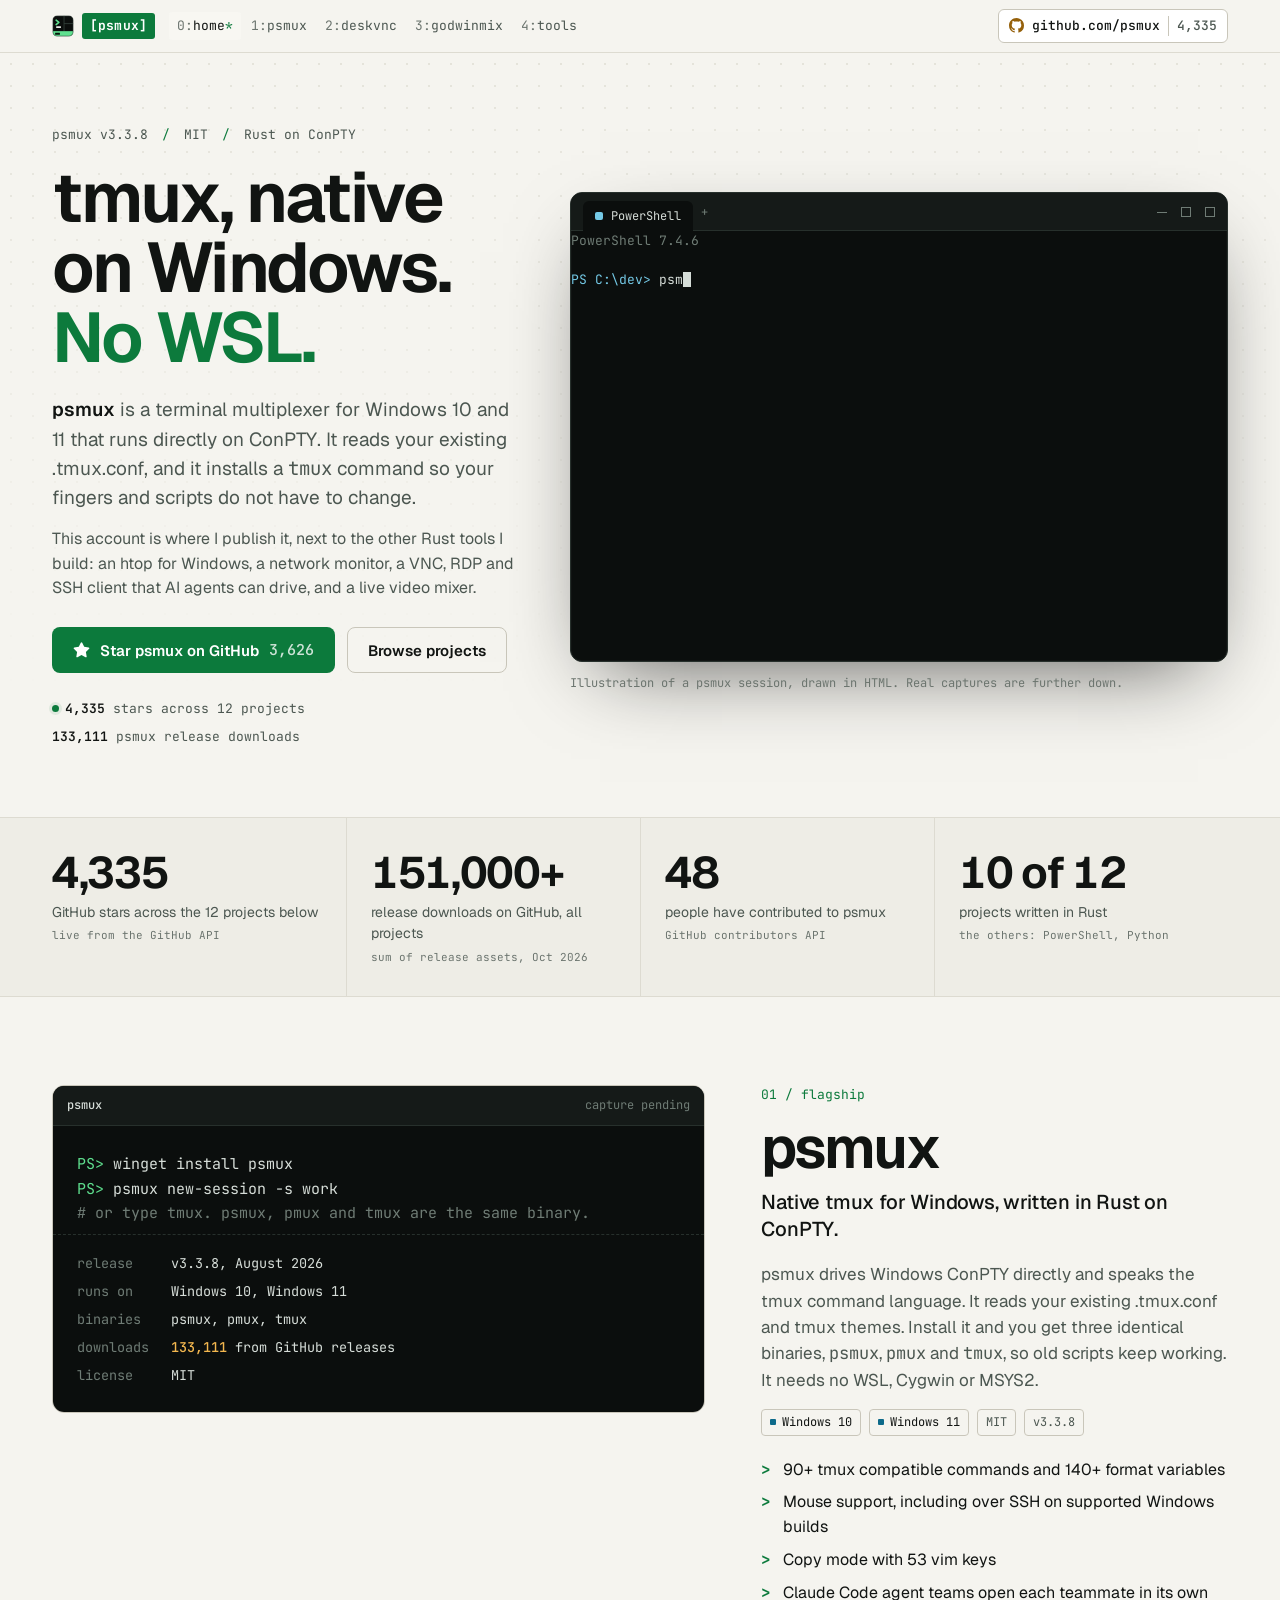
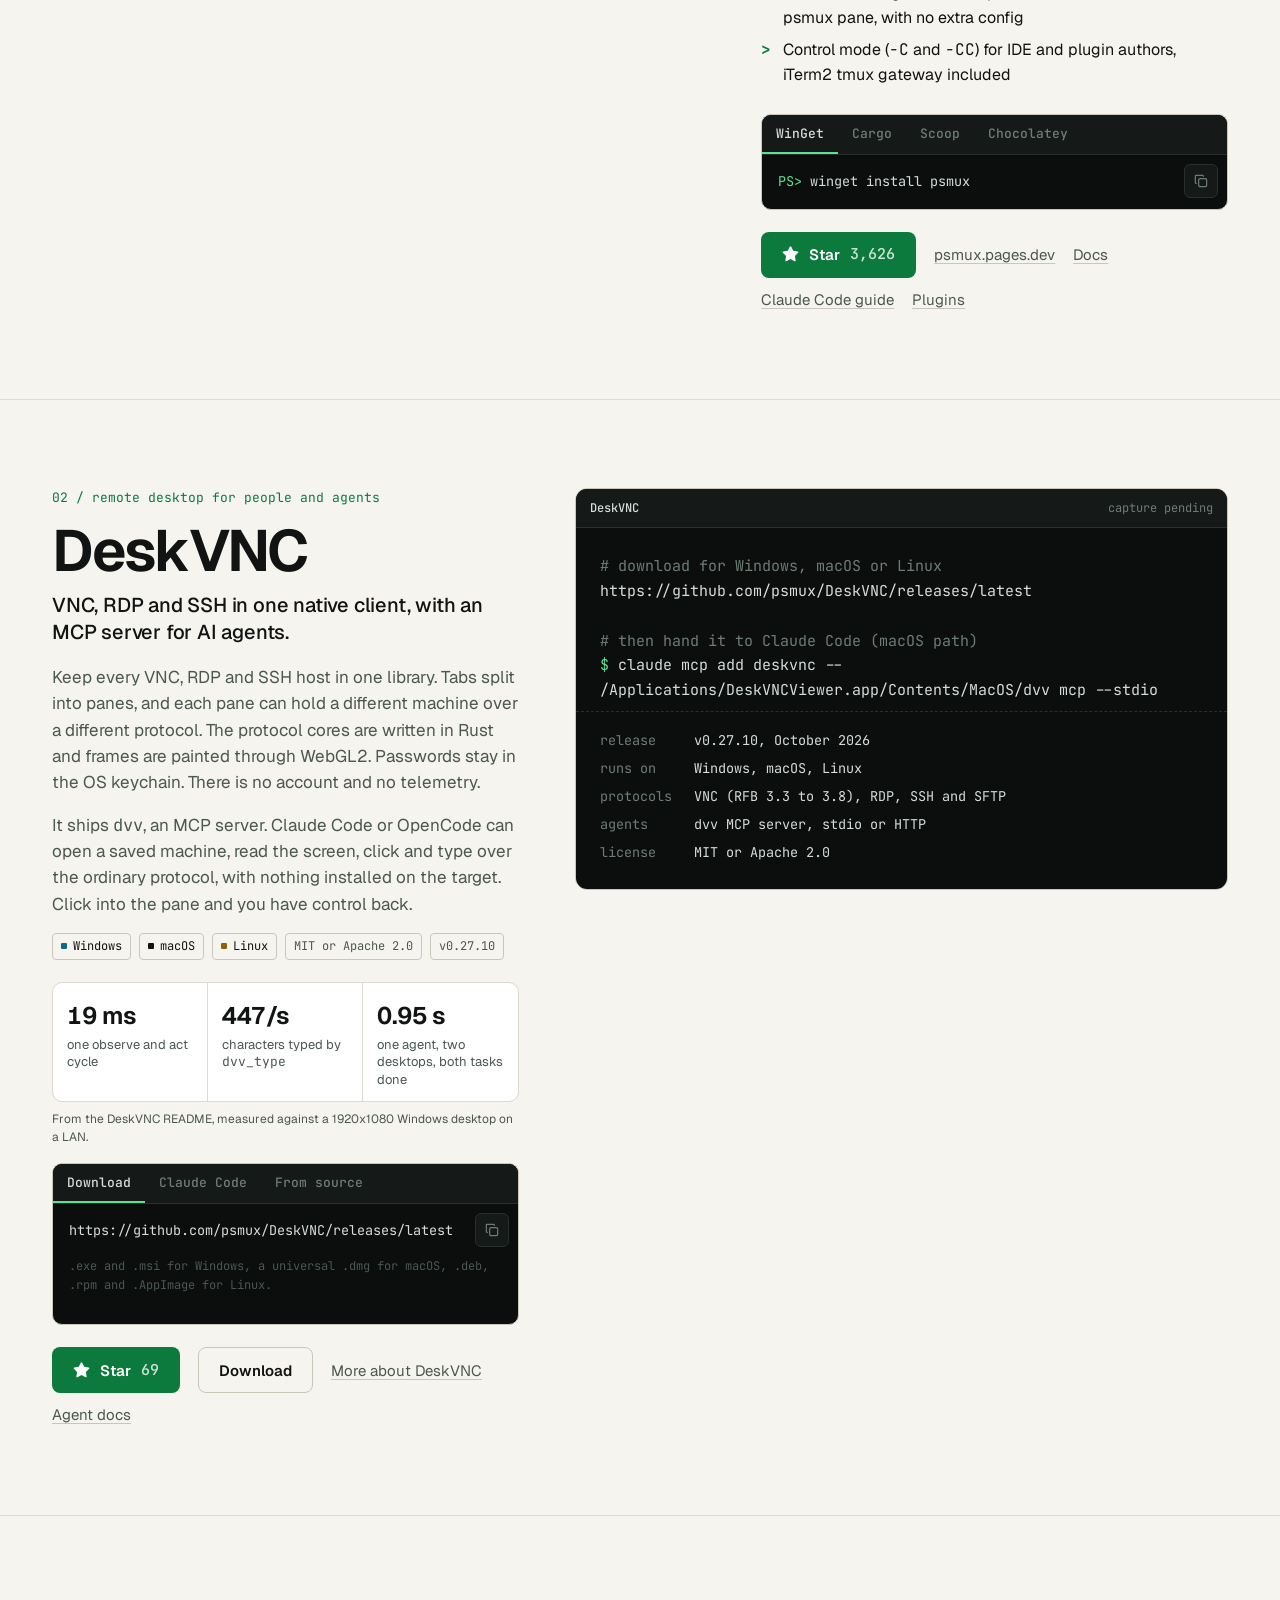
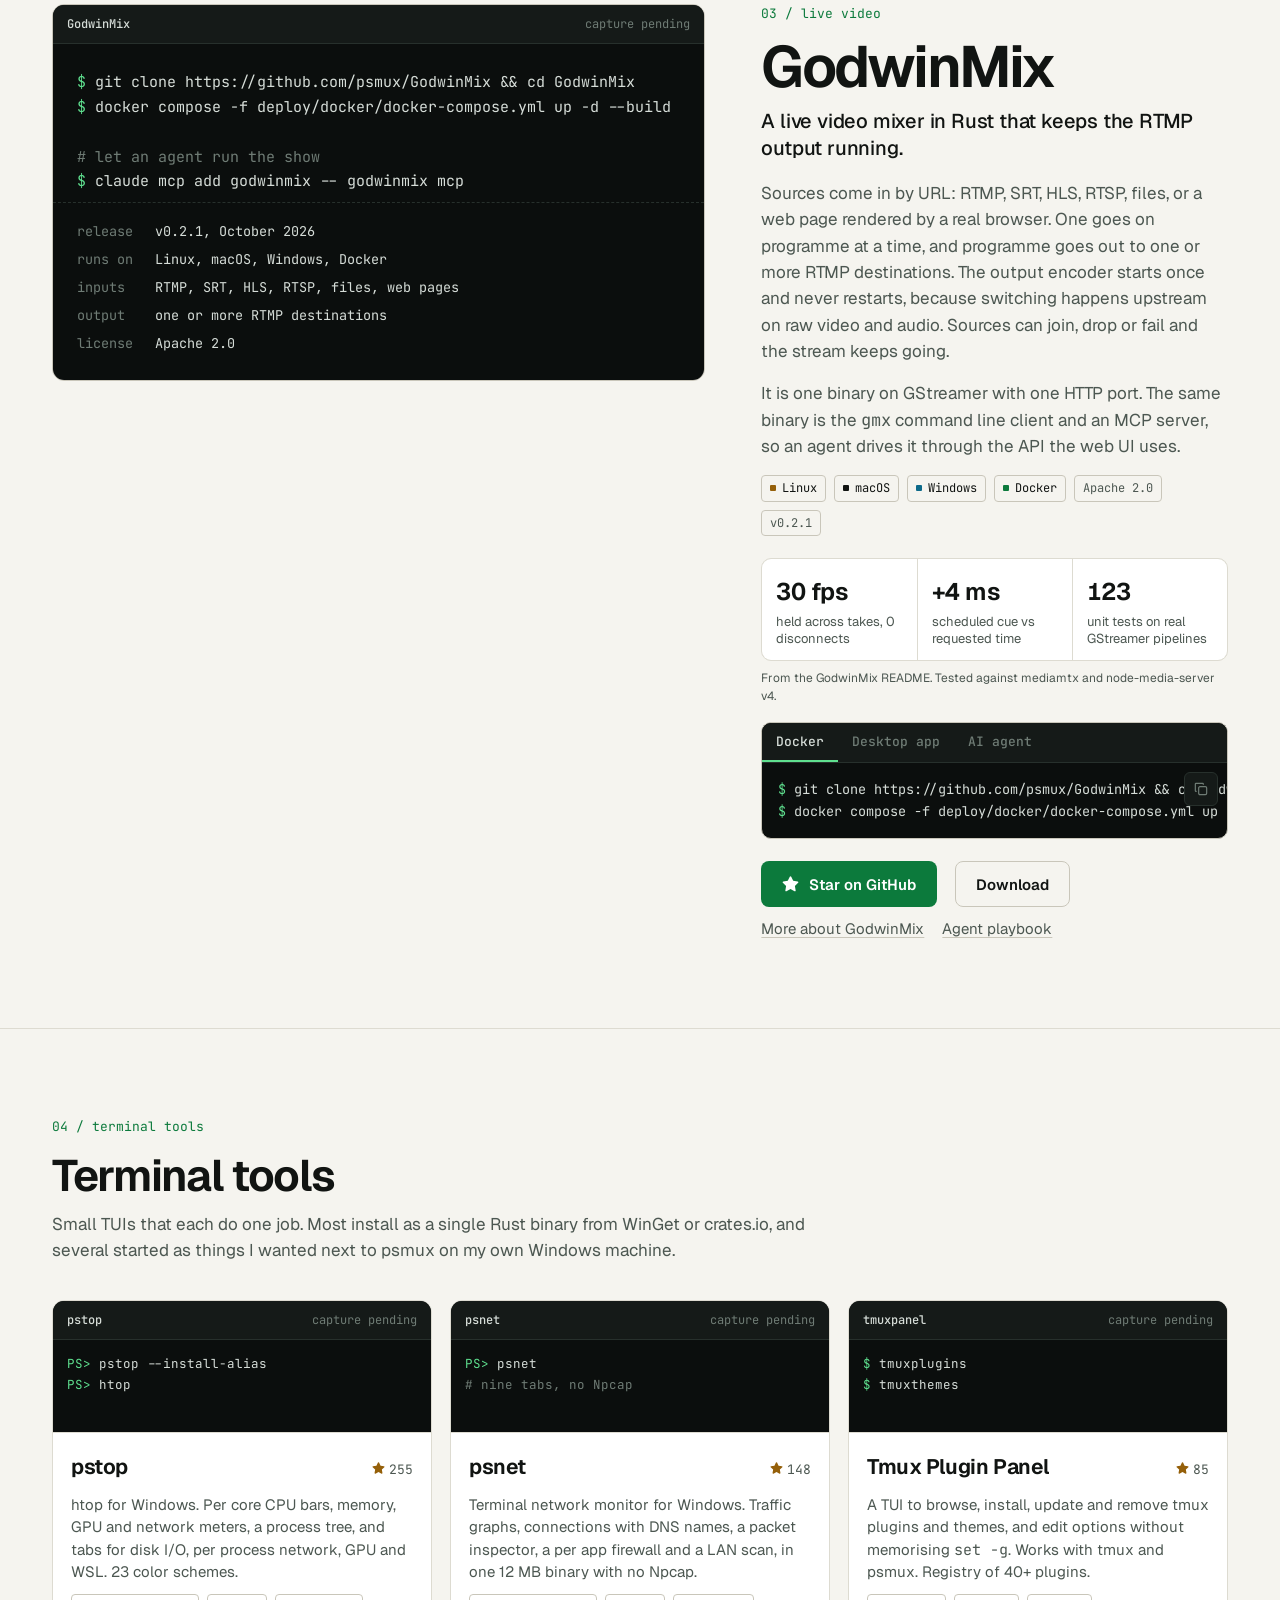
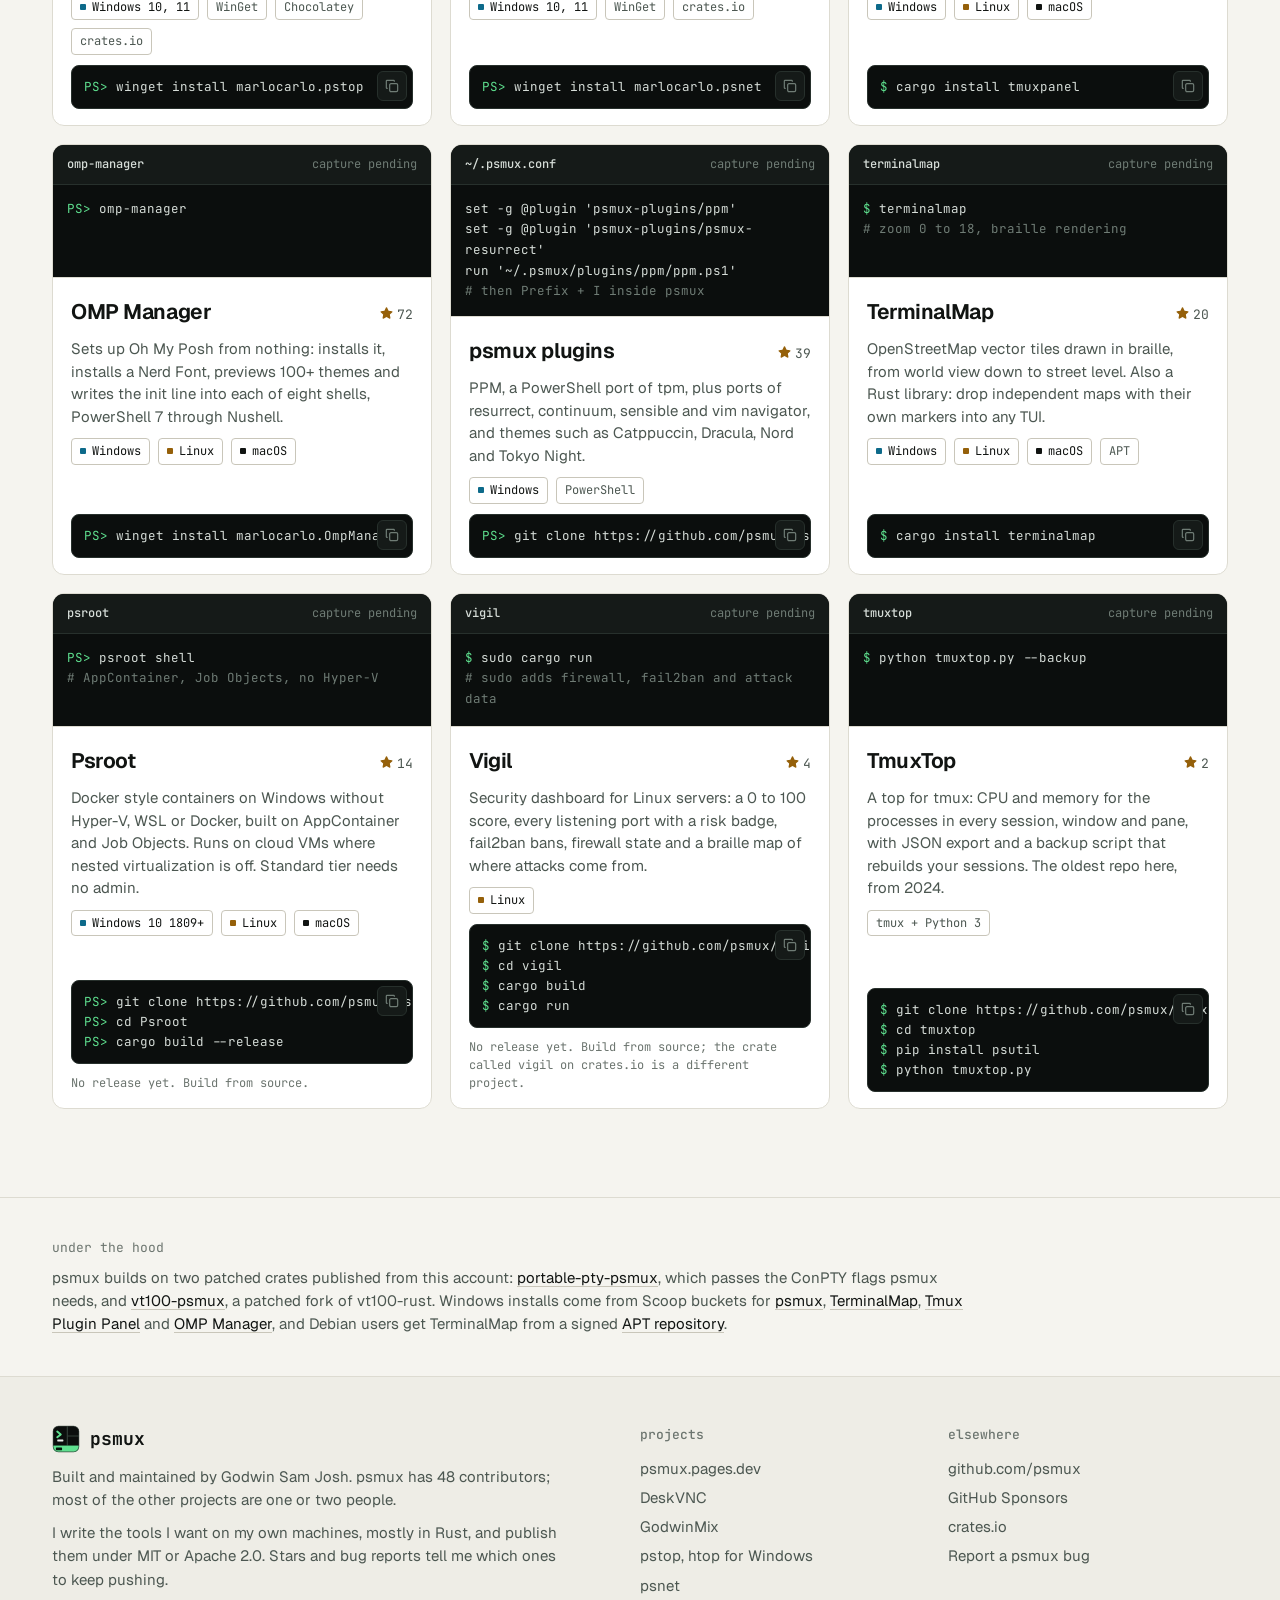
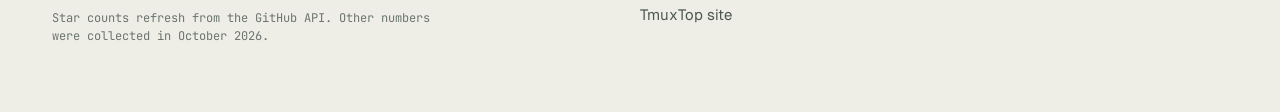
==== index.html @ e03435b6 "Build homepage, product pages, SEO files and OG image" ====
<!doctype html>
<html lang="en">
<head>
<meta charset="utf-8">
<meta name="viewport" content="width=device-width, initial-scale=1">
<title>psmux: tmux for Windows, htop for Windows and more open source Rust tools</title>
<meta name="description" content="Open source Rust tools by Godwin Sam Josh. psmux is native tmux for Windows with no WSL. Also pstop (htop for Windows), psnet, DeskVNC (VNC, RDP and SSH client with MCP) and GodwinMix.">
<link rel="canonical" href="https://psmux.github.io/">
<meta name="theme-color" content="#0a0c0b" media="(prefers-color-scheme: dark)">
<meta name="theme-color" content="#f5f4ef" media="(prefers-color-scheme: light)">
<meta name="author" content="Godwin Sam Josh">

<meta property="og:type" content="website">
<meta property="og:site_name" content="psmux">
<meta property="og:url" content="https://psmux.github.io/">
<meta property="og:title" content="psmux: native tmux for Windows, and the Rust tools around it">
<meta property="og:description" content="psmux (3.6k stars) runs tmux natively on Windows. Plus pstop, psnet, DeskVNC, GodwinMix and more open source Rust tools by Godwin Sam Josh.">
<meta property="og:image" content="https://psmux.github.io/assets/og.png">
<meta property="og:image:width" content="1200">
<meta property="og:image:height" content="630">
<meta property="og:image:alt" content="psmux: native tmux for Windows, and a family of open source Rust tools">
<meta name="twitter:card" content="summary_large_image">
<meta name="twitter:title" content="psmux: native tmux for Windows, and the Rust tools around it">
<meta name="twitter:description" content="tmux on Windows with no WSL, htop for Windows, a VNC, RDP and SSH client AI agents can drive, and a live video mixer. Open source, mostly Rust.">
<meta name="twitter:image" content="https://psmux.github.io/assets/og.png">

<link rel="icon" href="/assets/favicon.svg" type="image/svg+xml">
<link rel="apple-touch-icon" href="/assets/icon-180.png">
<link rel="preconnect" href="https://fonts.googleapis.com">
<link rel="preconnect" href="https://fonts.gstatic.com" crossorigin>
<link rel="stylesheet" href="https://fonts.googleapis.com/css2?family=Geist:wght@400;500;600;700&family=JetBrains+Mono:wght@400;500;700&display=swap">
<link rel="preconnect" href="https://api.github.com" crossorigin>
<link rel="stylesheet" href="/assets/site.css">
<script src="/assets/site.js" defer></script>

<script type="application/ld+json">
{
  "@context": "https://schema.org",
  "@graph": [
    {
      "@type": "Person",
      "@id": "https://psmux.github.io/#author",
      "name": "Godwin Sam Josh",
      "url": "https://psmux.github.io/",
      "sameAs": ["https://github.com/psmux"]
    },
    {
      "@type": "WebSite",
      "@id": "https://psmux.github.io/#site",
      "url": "https://psmux.github.io/",
      "name": "psmux",
      "description": "Open source Rust tools published under github.com/psmux by Godwin Sam Josh.",
      "author": {"@id": "https://psmux.github.io/#author"}
    },
    {
      "@type": "ItemList",
      "name": "Projects under github.com/psmux",
      "itemListElement": [
        {"@type": "ListItem", "position": 1, "item": {"@type": "SoftwareSourceCode", "name": "psmux", "description": "Native tmux for Windows, written in Rust on ConPTY. Reads .tmux.conf and needs no WSL.", "codeRepository": "https://github.com/psmux/psmux", "url": "https://psmux.pages.dev/", "programmingLanguage": "Rust", "license": "https://opensource.org/licenses/MIT", "runtimePlatform": "Windows 10, Windows 11", "author": {"@id": "https://psmux.github.io/#author"}}},
        {"@type": "ListItem", "position": 2, "item": {"@type": "SoftwareSourceCode", "name": "DeskVNC", "description": "VNC, RDP and SSH client for Windows, macOS and Linux with an MCP server for AI agents.", "codeRepository": "https://github.com/psmux/DeskVNC", "url": "https://psmux.github.io/deskvnc/", "programmingLanguage": "Rust", "license": "https://opensource.org/licenses/MIT", "runtimePlatform": "Windows, macOS, Linux", "author": {"@id": "https://psmux.github.io/#author"}}},
        {"@type": "ListItem", "position": 3, "item": {"@type": "SoftwareSourceCode", "name": "GodwinMix", "description": "Live video mixer in Rust that keeps the RTMP output running, with an HTTP API and an MCP server.", "codeRepository": "https://github.com/psmux/GodwinMix", "url": "https://psmux.github.io/godwinmix/", "programmingLanguage": "Rust", "license": "https://www.apache.org/licenses/LICENSE-2.0", "runtimePlatform": "Linux, macOS, Windows, Docker", "author": {"@id": "https://psmux.github.io/#author"}}},
        {"@type": "ListItem", "position": 4, "item": {"@type": "SoftwareSourceCode", "name": "pstop", "description": "htop for Windows: a terminal system monitor written in Rust.", "codeRepository": "https://github.com/psmux/pstop", "url": "https://psmux.github.io/pstop/", "programmingLanguage": "Rust", "license": "https://opensource.org/licenses/MIT", "runtimePlatform": "Windows 10, Windows 11", "author": {"@id": "https://psmux.github.io/#author"}}},
        {"@type": "ListItem", "position": 5, "item": {"@type": "SoftwareSourceCode", "name": "psnet", "description": "Terminal network monitor for Windows with nine tabs and no Npcap.", "codeRepository": "https://github.com/psmux/psnet", "url": "https://psmux.github.io/psnet/", "programmingLanguage": "Rust", "license": "https://opensource.org/licenses/MIT", "runtimePlatform": "Windows 10, Windows 11", "author": {"@id": "https://psmux.github.io/#author"}}},
        {"@type": "ListItem", "position": 6, "item": {"@type": "SoftwareSourceCode", "name": "Tmux Plugin Panel", "description": "TUI plugin and theme manager for tmux and psmux.", "codeRepository": "https://github.com/psmux/Tmux-Plugin-Panel", "programmingLanguage": "Rust", "license": "https://opensource.org/licenses/MIT", "author": {"@id": "https://psmux.github.io/#author"}}},
        {"@type": "ListItem", "position": 7, "item": {"@type": "SoftwareSourceCode", "name": "OMP Manager", "description": "Setup wizard TUI for Oh My Posh themes, fonts and shells.", "codeRepository": "https://github.com/psmux/omp-manager", "programmingLanguage": "Rust", "license": "https://opensource.org/licenses/MIT", "author": {"@id": "https://psmux.github.io/#author"}}},
        {"@type": "ListItem", "position": 8, "item": {"@type": "SoftwareSourceCode", "name": "psmux plugins", "description": "Plugin manager and tmux plugin ports for psmux, in PowerShell.", "codeRepository": "https://github.com/psmux/psmux-plugins", "programmingLanguage": "PowerShell", "author": {"@id": "https://psmux.github.io/#author"}}},
        {"@type": "ListItem", "position": 9, "item": {"@type": "SoftwareSourceCode", "name": "TerminalMap", "description": "OpenStreetMap in the terminal, as an app and a Rust library.", "codeRepository": "https://github.com/psmux/TerminalMap", "programmingLanguage": "Rust", "license": "https://opensource.org/licenses/MIT", "author": {"@id": "https://psmux.github.io/#author"}}},
        {"@type": "ListItem", "position": 10, "item": {"@type": "SoftwareSourceCode", "name": "Psroot", "description": "Containers on Windows without Hyper-V, WSL or Docker, using AppContainer.", "codeRepository": "https://github.com/psmux/Psroot", "programmingLanguage": "Rust", "author": {"@id": "https://psmux.github.io/#author"}}},
        {"@type": "ListItem", "position": 11, "item": {"@type": "SoftwareSourceCode", "name": "Vigil", "description": "Terminal security dashboard for Linux servers, written in Rust.", "codeRepository": "https://github.com/psmux/vigil", "programmingLanguage": "Rust", "license": "https://opensource.org/licenses/MIT", "author": {"@id": "https://psmux.github.io/#author"}}},
        {"@type": "ListItem", "position": 12, "item": {"@type": "SoftwareSourceCode", "name": "TmuxTop", "description": "Top style monitor for tmux sessions, with backup and restore.", "codeRepository": "https://github.com/psmux/tmuxtop", "url": "https://psmux.github.io/tmuxtop/", "programmingLanguage": "Python", "license": "https://opensource.org/licenses/MIT", "author": {"@id": "https://psmux.github.io/#author"}}}
      ]
    }
  ]
}
</script>
</head>
<body>
<svg width="0" height="0" style="position:absolute" aria-hidden="true">
  <symbol id="i-star" viewBox="0 0 16 16"><path d="M8 .25a.75.75 0 0 1 .673.418l1.882 3.815 4.21.612a.75.75 0 0 1 .416 1.279l-3.046 2.97.719 4.192a.751.751 0 0 1-1.088.791L8 12.347l-3.766 1.98a.75.75 0 0 1-1.088-.79l.72-4.194L.818 6.374a.75.75 0 0 1 .416-1.28l4.21-.611L7.327.668A.75.75 0 0 1 8 .25Z"/></symbol>
  <symbol id="i-gh" viewBox="0 0 16 16"><path d="M8 0c4.42 0 8 3.58 8 8a8.013 8.013 0 0 1-5.45 7.59c-.4.08-.55-.17-.55-.38 0-.27.01-1.13.01-2.2 0-.75-.25-1.23-.54-1.48 1.78-.2 3.65-.88 3.65-3.95 0-.88-.31-1.59-.82-2.15.08-.2.36-1.02-.08-2.12 0 0-.67-.22-2.2.82-.64-.18-1.32-.27-2-.27-.68 0-1.36.09-2 .27-1.53-1.03-2.2-.82-2.2-.82-.44 1.1-.16 1.92-.08 2.12-.51.56-.82 1.28-.82 2.15 0 3.06 1.86 3.75 3.64 3.95-.23.2-.44.55-.51 1.07-.46.21-1.61.55-2.33-.66-.15-.24-.6-.83-1.23-.82-.67.01-.27.38.01.53.34.19.73.9.82 1.13.16.45.68 1.31 2.69.94 0 .67.01 1.3.01 1.49 0 .21-.15.45-.55.38A7.995 7.995 0 0 1 0 8c0-4.42 3.58-8 8-8Z"/></symbol>
  <symbol id="i-copy" viewBox="0 0 24 24"><rect x="8.5" y="8.5" width="12" height="12" rx="2"/><path d="M15.5 5.5v-1a1 1 0 0 0-1-1h-10a1 1 0 0 0-1 1v10a1 1 0 0 0 1 1h1"/></symbol>
  <symbol id="i-check" viewBox="0 0 24 24"><path d="M4.5 12.5l5 5 10-11"/></symbol>
</svg>

<a class="skip" href="#main">Skip to content</a>

<header class="statusline">
  <nav class="wrap" aria-label="Main">
    <a class="session" href="/" aria-label="psmux home"><img src="/assets/favicon.svg" alt="" width="22" height="22"><span class="tag">[psmux]</span></a>
    <ul class="windows">
      <li><a href="#top" data-win="top"><span class="n">0:</span>home</a></li>
      <li><a href="#psmux" data-win="psmux"><span class="n">1:</span>psmux</a></li>
      <li><a href="#deskvnc" data-win="deskvnc"><span class="n">2:</span>deskvnc</a></li>
      <li><a href="#godwinmix" data-win="godwinmix"><span class="n">3:</span>godwinmix</a></li>
      <li><a href="#tools" data-win="tools"><span class="n">4:</span>tools</a></li>
    </ul>
    <div class="status-right">
      <a class="star-btn" href="https://github.com/psmux" aria-label="psmux on GitHub, total stars">
        <svg aria-hidden="true"><use href="#i-gh"/></svg>github.com/psmux
        <span class="count"><span data-total-stars>4,335</span></span>
      </a>
    </div>
  </nav>
</header>

<main id="main">

<section class="hero" id="top" aria-labelledby="hero-title">
  <div class="wrap hero-grid">
    <div>
      <p class="eyebrow"><span>psmux <span data-release="psmux">v3.3.8</span></span><span class="dot">/</span><span>MIT</span><span class="dot">/</span><span>Rust on ConPTY</span></p>
      <!-- GODWIN: rewrite in your voice (headline) -->
      <h1 id="hero-title">tmux, native on Windows. <em>No WSL.</em></h1>
      <!-- GODWIN: rewrite in your voice (the "fingers and scripts" clause) -->
      <p class="lede"><strong>psmux</strong> is a terminal multiplexer for Windows 10 and 11 that runs directly on ConPTY. It reads your existing .tmux.conf, and it installs a <code>tmux</code> command so your fingers and scripts do not have to change.</p>
      <!-- GODWIN: rewrite in your voice (account statement) -->
      <p class="lede-2">This account is where I publish it, next to the other Rust tools I build: an htop for Windows, a network monitor, a VNC, RDP and SSH client that AI agents can drive, and a live video mixer.</p>
      <div class="cta">
        <a class="btn btn-primary" href="https://github.com/psmux/psmux" data-star-link="psmux">
          <svg aria-hidden="true"><use href="#i-star"/></svg>Star psmux on GitHub <span class="count" data-stars="psmux">3,626</span>
        </a>
        <a class="btn btn-ghost" href="#tools">Browse projects</a>
      </div>
      <p class="hero-proof">
        <span><span class="live-dot" aria-hidden="true"></span><b data-total-stars>4,335</b> stars across 12 projects</span>
        <span><b>133,111</b> psmux release downloads</span>
      </p>
    </div>

    <figure class="term-figure">
      <div class="term" id="hero-term" aria-hidden="true">
        <div class="term-chrome">
          <span class="term-tab"><i></i>PowerShell</span><span>+</span>
          <span class="spacer"></span>
          <span class="ctl"><span></span><span></span><span></span></span>
        </div>
        <div class="term-screen">
          <div class="panes" data-layout="1">
            <div class="pane p0 active"><pre></pre></div>
            <div class="pane p1"><pre></pre></div>
            <div class="pane p2"><pre></pre></div>
          </div>
          <div class="tstatus"><span class="st-left">[work] <span class="w-active">0:pwsh*</span></span><span class="st-right">"DESKTOP" 14:02 08 Oct 26</span></div>
          <div class="keys"><kbd>Ctrl</kbd>+<kbd>b</kbd> <kbd>%</kbd><span class="what">split-window -h</span></div>
        </div>
      </div>
      <figcaption class="term-caption">Illustration of a psmux session, drawn in HTML. Real captures are further down.</figcaption>
    </figure>
  </div>
</section>

<section class="numbers" aria-label="Project numbers">
  <div class="wrap">
    <ul>
      <li><span class="big" data-total-stars>4,335</span><span class="lbl">GitHub stars across the 12 projects below</span><span class="src">live from the GitHub API</span></li>
      <li><span class="big">151,000+</span><span class="lbl">release downloads on GitHub, all projects</span><span class="src">sum of release assets, Oct 2026</span></li>
      <li><span class="big">48</span><span class="lbl">people have contributed to psmux</span><span class="src">GitHub contributors API</span></li>
      <li><span class="big">10 of 12</span><span class="lbl">projects written in Rust</span><span class="src">the others: PowerShell, Python</span></li>
    </ul>
  </div>
</section>

<!-- ================= psmux ================= -->
<section class="section" id="psmux" aria-labelledby="psmux-title">
  <div class="wrap feature">
    <div class="feature-media">
      <div class="media-slot" data-media="psmux" data-variant="feature">
        <div class="frame">
          <div class="ph">
            <div class="ph-bar"><b>psmux</b><span>capture pending</span></div>
<pre><span class="pr">PS&gt;</span> winget install psmux
<span class="pr">PS&gt;</span> psmux new-session -s work
<span class="cm"># or type tmux. psmux, pmux and tmux are the same binary.</span></pre>
            <dl class="spec"><dt>release</dt><dd>v3.3.8, August 2026</dd><dt>runs on</dt><dd>Windows 10, Windows 11</dd><dt>binaries</dt><dd>psmux, pmux, tmux</dd><dt>downloads</dt><dd><b>133,111</b> from GitHub releases</dd><dt>license</dt><dd>MIT</dd></dl>
          </div>
        </div>
      </div>
    </div>
    <div class="feature-copy">
      <span class="kicker">01 / flagship</span>
      <h2 id="psmux-title">psmux</h2>
      <p class="sub">Native tmux for Windows, written in Rust on ConPTY.</p>
      <p>psmux drives Windows ConPTY directly and speaks the tmux command language. It reads your existing .tmux.conf and tmux themes. Install it and you get three identical binaries, <code>psmux</code>, <code>pmux</code> and <code>tmux</code>, so old scripts keep working. It needs no WSL, Cygwin or MSYS2.</p>
      <ul class="meta-row" aria-label="Platforms and license">
        <li class="chip os win">Windows 10</li><li class="chip os win">Windows 11</li><li class="chip">MIT</li><li class="chip"><span data-release="psmux">v3.3.8</span></li>
      </ul>
      <ul class="ticks">
        <li>90+ tmux compatible commands and 140+ format variables</li>
        <li>Mouse support, including over SSH on supported Windows builds</li>
        <li>Copy mode with 53 vim keys</li>
        <li>Claude Code agent teams open each teammate in its own psmux pane, with no extra config</li>
        <li>Control mode (<code>-C</code> and <code>-CC</code>) for IDE and plugin authors, iTerm2 tmux gateway included</li>
      </ul>

      <div class="install" data-tabs>
        <div class="install-tabs" role="tablist" aria-label="Install psmux">
          <button role="tab" aria-selected="true">WinGet</button>
          <button role="tab" aria-selected="false">Cargo</button>
          <button role="tab" aria-selected="false">Scoop</button>
          <button role="tab" aria-selected="false">Chocolatey</button>
        </div>
        <div class="cmd" role="tabpanel"><pre><code><span class="pr">PS&gt; </span>winget install psmux</code></pre></div>
        <div class="cmd" role="tabpanel" hidden><pre><code><span class="pr">PS&gt; </span>cargo install psmux</code></pre></div>
        <div class="cmd" role="tabpanel" hidden><pre><code><span class="pr">PS&gt; </span>scoop bucket add psmux https://github.com/psmux/scoop-psmux
<span class="pr">PS&gt; </span>scoop install psmux</code></pre></div>
        <div class="cmd" role="tabpanel" hidden><pre><code><span class="pr">PS&gt; </span>choco install psmux</code></pre></div>
      </div>

      <div class="links">
        <a class="btn btn-primary" href="https://github.com/psmux/psmux"><svg aria-hidden="true"><use href="#i-star"/></svg>Star <span class="count" data-stars="psmux">3,626</span></a>
        <a href="https://psmux.pages.dev/">psmux.pages.dev</a>
        <a href="https://github.com/psmux/psmux/blob/master/docs/README.md">Docs</a>
        <a href="https://github.com/psmux/psmux/blob/master/docs/claude-code.md">Claude Code guide</a>
        <a href="https://github.com/psmux/psmux-plugins">Plugins</a>
      </div>
    </div>
  </div>
</section>

<!-- ================= DeskVNC ================= -->
<section class="section" id="deskvnc" aria-labelledby="deskvnc-title">
  <div class="wrap feature flip">
    <div class="feature-media">
      <div class="media-slot" data-media="DeskVNC" data-variant="feature">
        <div class="frame">
          <div class="ph">
            <div class="ph-bar"><b>DeskVNC</b><span>capture pending</span></div>
<pre><span class="cm"># download for Windows, macOS or Linux</span>
https://github.com/psmux/DeskVNC/releases/latest

<span class="cm"># then hand it to Claude Code (macOS path)</span>
<span class="pr">$</span> claude mcp add deskvnc -- /Applications/DeskVNCViewer.app/Contents/MacOS/dvv mcp --stdio</pre>
            <dl class="spec"><dt>release</dt><dd>v0.27.10, October 2026</dd><dt>runs on</dt><dd>Windows, macOS, Linux</dd><dt>protocols</dt><dd>VNC (RFB 3.3 to 3.8), RDP, SSH and SFTP</dd><dt>agents</dt><dd>dvv MCP server, stdio or HTTP</dd><dt>license</dt><dd>MIT or Apache 2.0</dd></dl>
          </div>
        </div>
      </div>
    </div>
    <div class="feature-copy">
      <span class="kicker">02 / remote desktop for people and agents</span>
      <h2 id="deskvnc-title">DeskVNC</h2>
      <p class="sub">VNC, RDP and SSH in one native client, with an MCP server for AI agents.</p>
      <p>Keep every VNC, RDP and SSH host in one library. Tabs split into panes, and each pane can hold a different machine over a different protocol. The protocol cores are written in Rust and frames are painted through WebGL2. Passwords stay in the OS keychain. There is no account and no telemetry.</p>
      <p>It ships <code>dvv</code>, an MCP server. Claude Code or OpenCode can open a saved machine, read the screen, click and type over the ordinary protocol, with nothing installed on the target. Click into the pane and you have control back.</p>
      <ul class="meta-row" aria-label="Platforms and license">
        <li class="chip os win">Windows</li><li class="chip os mac">macOS</li><li class="chip os lin">Linux</li><li class="chip">MIT or Apache 2.0</li><li class="chip"><span data-release="DeskVNC">v0.27.10</span></li>
      </ul>
      <div class="proof">
        <div><b>19 ms</b><span>one observe and act cycle</span></div>
        <div><b>447/s</b><span>characters typed by <code>dvv_type</code></span></div>
        <div><b>0.95 s</b><span>one agent, two desktops, both tasks done</span></div>
      </div>
      <p class="proof-note">From the DeskVNC README, measured against a 1920x1080 Windows desktop on a LAN.</p>

      <div class="install" data-tabs>
        <div class="install-tabs" role="tablist" aria-label="Install DeskVNC">
          <button role="tab" aria-selected="true">Download</button>
          <button role="tab" aria-selected="false">Claude Code</button>
          <button role="tab" aria-selected="false">From source</button>
        </div>
        <div class="cmd" role="tabpanel"><pre><code>https://github.com/psmux/DeskVNC/releases/latest</code></pre>
          <p class="install-foot">.exe and .msi for Windows, a universal .dmg for macOS, .deb, .rpm and .AppImage for Linux.</p></div>
        <div class="cmd" role="tabpanel" hidden><pre><code><span class="pr">$ </span>claude mcp add deskvnc -- /Applications/DeskVNCViewer.app/Contents/MacOS/dvv mcp --stdio</code></pre>
          <p class="install-foot">macOS path shown. See <a href="https://github.com/psmux/DeskVNC/blob/main/docs/AGENTS.md">docs/AGENTS.md</a> for the others.</p></div>
        <div class="cmd" role="tabpanel" hidden><pre><code><span class="pr">$ </span>npm install --prefix ui
<span class="pr">$ </span>cargo install tauri-cli --version "^2"
<span class="pr">$ </span>cargo tauri build</code></pre></div>
      </div>

      <div class="links">
        <a class="btn btn-primary" href="https://github.com/psmux/DeskVNC"><svg aria-hidden="true"><use href="#i-star"/></svg>Star <span class="count" data-stars="DeskVNC">69</span></a>
        <a class="btn btn-ghost" href="https://github.com/psmux/DeskVNC/releases/latest">Download</a>
        <a href="/deskvnc/">More about DeskVNC</a>
        <a href="https://github.com/psmux/DeskVNC/blob/main/docs/AGENTS.md">Agent docs</a>
      </div>
    </div>
  </div>
</section>

<!-- ================= GodwinMix ================= -->
<section class="section" id="godwinmix" aria-labelledby="godwinmix-title">
  <div class="wrap feature">
    <div class="feature-media">
      <div class="media-slot" data-media="GodwinMix" data-variant="feature">
        <div class="frame">
          <div class="ph">
            <div class="ph-bar"><b>GodwinMix</b><span>capture pending</span></div>
<pre><span class="pr">$</span> git clone https://github.com/psmux/GodwinMix &amp;&amp; cd GodwinMix
<span class="pr">$</span> docker compose -f deploy/docker/docker-compose.yml up -d --build

<span class="cm"># let an agent run the show</span>
<span class="pr">$</span> claude mcp add godwinmix -- godwinmix mcp</pre>
            <dl class="spec"><dt>release</dt><dd>v0.2.1, October 2026</dd><dt>runs on</dt><dd>Linux, macOS, Windows, Docker</dd><dt>inputs</dt><dd>RTMP, SRT, HLS, RTSP, files, web pages</dd><dt>output</dt><dd>one or more RTMP destinations</dd><dt>license</dt><dd>Apache 2.0</dd></dl>
          </div>
        </div>
      </div>
    </div>
    <div class="feature-copy">
      <span class="kicker">03 / live video</span>
      <h2 id="godwinmix-title">GodwinMix</h2>
      <p class="sub">A live video mixer in Rust that keeps the RTMP output running.</p>
      <p>Sources come in by URL: RTMP, SRT, HLS, RTSP, files, or a web page rendered by a real browser. One goes on programme at a time, and programme goes out to one or more RTMP destinations. The output encoder starts once and never restarts, because switching happens upstream on raw video and audio. Sources can join, drop or fail and the stream keeps going.</p>
      <p>It is one binary on GStreamer with one HTTP port. The same binary is the <code>gmx</code> command line client and an MCP server, so an agent drives it through the API the web UI uses.</p>
      <ul class="meta-row" aria-label="Platforms and license">
        <li class="chip os lin">Linux</li><li class="chip os mac">macOS</li><li class="chip os win">Windows</li><li class="chip os dock">Docker</li><li class="chip">Apache 2.0</li><li class="chip"><span data-release="GodwinMix">v0.2.1</span></li>
      </ul>
      <div class="proof">
        <div><b>30 fps</b><span>held across takes, 0 disconnects</span></div>
        <div><b>+4 ms</b><span>scheduled cue vs requested time</span></div>
        <div><b>123</b><span>unit tests on real GStreamer pipelines</span></div>
      </div>
      <p class="proof-note">From the GodwinMix README. Tested against mediamtx and node-media-server v4.</p>

      <div class="install" data-tabs>
        <div class="install-tabs" role="tablist" aria-label="Install GodwinMix">
          <button role="tab" aria-selected="true">Docker</button>
          <button role="tab" aria-selected="false">Desktop app</button>
          <button role="tab" aria-selected="false">AI agent</button>
        </div>
        <div class="cmd" role="tabpanel"><pre><code><span class="pr">$ </span>git clone https://github.com/psmux/GodwinMix &amp;&amp; cd GodwinMix
<span class="pr">$ </span>docker compose -f deploy/docker/docker-compose.yml up -d --build</code></pre></div>
        <div class="cmd" role="tabpanel" hidden><pre><code>https://github.com/psmux/GodwinMix/releases/latest</code></pre>
          <p class="install-foot">.exe or .msi on Windows, .dmg on Apple Silicon, .deb and .AppImage on Linux.</p></div>
        <div class="cmd" role="tabpanel" hidden><pre><code><span class="pr">$ </span>claude mcp add godwinmix -- godwinmix mcp
<span class="pr">$ </span>godwinmix skill install --for claude</code></pre></div>
      </div>

      <div class="links">
        <a class="btn btn-primary" href="https://github.com/psmux/GodwinMix"><svg aria-hidden="true"><use href="#i-star"/></svg>Star on GitHub</a>
        <a class="btn btn-ghost" href="https://github.com/psmux/GodwinMix/releases/latest">Download</a>
        <a href="/godwinmix/">More about GodwinMix</a>
        <a href="https://github.com/psmux/GodwinMix/blob/main/docs/agents.md">Agent playbook</a>
      </div>
    </div>
  </div>
</section>

<!-- ================= Tools ================= -->
<section class="section" id="tools" aria-labelledby="tools-title">
  <div class="wrap">
    <div class="section-head">
      <span class="kicker">04 / terminal tools</span>
      <h2 id="tools-title">Terminal tools</h2>
      <!-- GODWIN: rewrite in your voice -->
      <p>Small TUIs that each do one job. Most install as a single Rust binary from WinGet or crates.io, and several started as things I wanted next to psmux on my own Windows machine.</p>
    </div>

    <div class="grid">

      <article class="card" data-repo="pstop">
        <div class="card-media media-slot" data-media="pstop">
          <div class="ph"><div class="ph-bar"><b>pstop</b><span>capture pending</span></div><pre><span class="pr">PS&gt;</span> pstop --install-alias
<span class="pr">PS&gt;</span> htop</pre></div>
        </div>
        <div class="card-body">
          <div class="card-title"><h3><a href="/pstop/">pstop</a></h3><span class="stars"><svg aria-hidden="true"><use href="#i-star"/></svg><span data-stars="pstop">255</span></span></div>
          <p>htop for Windows. Per core CPU bars, memory, GPU and network meters, a process tree, and tabs for disk I/O, per process network, GPU and WSL. 23 color schemes.</p>
          <ul class="meta-row"><li class="chip os win">Windows 10, 11</li><li class="chip">WinGet</li><li class="chip">Chocolatey</li><li class="chip">crates.io</li></ul>
          <div class="cmd"><pre><code><span class="pr">PS&gt; </span>winget install marlocarlo.pstop</code></pre></div>
        </div>
      </article>

      <article class="card" data-repo="psnet">
        <div class="card-media media-slot" data-media="psnet">
          <div class="ph"><div class="ph-bar"><b>psnet</b><span>capture pending</span></div><pre><span class="pr">PS&gt;</span> psnet
<span class="cm"># nine tabs, no Npcap</span></pre></div>
        </div>
        <div class="card-body">
          <div class="card-title"><h3><a href="/psnet/">psnet</a></h3><span class="stars"><svg aria-hidden="true"><use href="#i-star"/></svg><span data-stars="psnet">148</span></span></div>
          <p>Terminal network monitor for Windows. Traffic graphs, connections with DNS names, a packet inspector, a per app firewall and a LAN scan, in one 12 MB binary with no Npcap.</p>
          <ul class="meta-row"><li class="chip os win">Windows 10, 11</li><li class="chip">WinGet</li><li class="chip">crates.io</li></ul>
          <div class="cmd"><pre><code><span class="pr">PS&gt; </span>winget install marlocarlo.psnet</code></pre></div>
        </div>
      </article>

      <article class="card" data-repo="Tmux-Plugin-Panel">
        <div class="card-media media-slot" data-media="Tmux-Plugin-Panel">
          <div class="ph"><div class="ph-bar"><b>tmuxpanel</b><span>capture pending</span></div><pre><span class="pr">$</span> tmuxplugins
<span class="pr">$</span> tmuxthemes</pre></div>
        </div>
        <div class="card-body">
          <div class="card-title"><h3><a href="https://github.com/psmux/Tmux-Plugin-Panel">Tmux Plugin Panel</a></h3><span class="stars"><svg aria-hidden="true"><use href="#i-star"/></svg><span data-stars="Tmux-Plugin-Panel">85</span></span></div>
          <p>A TUI to browse, install, update and remove tmux plugins and themes, and edit options without memorising <code>set -g</code>. Works with tmux and psmux. Registry of 40+ plugins.</p>
          <ul class="meta-row"><li class="chip os win">Windows</li><li class="chip os lin">Linux</li><li class="chip os mac">macOS</li></ul>
          <div class="cmd"><pre><code><span class="pr">$ </span>cargo install tmuxpanel</code></pre></div>
        </div>
      </article>

      <article class="card" data-repo="omp-manager">
        <div class="card-media media-slot" data-media="omp-manager">
          <div class="ph"><div class="ph-bar"><b>omp-manager</b><span>capture pending</span></div><pre><span class="pr">PS&gt;</span> omp-manager</pre></div>
        </div>
        <div class="card-body">
          <div class="card-title"><h3><a href="https://github.com/psmux/omp-manager">OMP Manager</a></h3><span class="stars"><svg aria-hidden="true"><use href="#i-star"/></svg><span data-stars="omp-manager">72</span></span></div>
          <p>Sets up Oh My Posh from nothing: installs it, installs a Nerd Font, previews 100+ themes and writes the init line into each of eight shells, PowerShell 7 through Nushell.</p>
          <ul class="meta-row"><li class="chip os win">Windows</li><li class="chip os lin">Linux</li><li class="chip os mac">macOS</li></ul>
          <div class="cmd"><pre><code><span class="pr">PS&gt; </span>winget install marlocarlo.OmpManager</code></pre></div>
        </div>
      </article>

      <article class="card" data-repo="psmux-plugins">
        <div class="card-media media-slot" data-media="psmux-plugins">
          <div class="ph"><div class="ph-bar"><b>~/.psmux.conf</b><span>capture pending</span></div><pre>set -g @plugin 'psmux-plugins/ppm'
set -g @plugin 'psmux-plugins/psmux-resurrect'
run '~/.psmux/plugins/ppm/ppm.ps1'
<span class="cm"># then Prefix + I inside psmux</span></pre></div>
        </div>
        <div class="card-body">
          <div class="card-title"><h3><a href="https://github.com/psmux/psmux-plugins">psmux plugins</a></h3><span class="stars"><svg aria-hidden="true"><use href="#i-star"/></svg><span data-stars="psmux-plugins">39</span></span></div>
          <p>PPM, a PowerShell port of tpm, plus ports of resurrect, continuum, sensible and vim navigator, and themes such as Catppuccin, Dracula, Nord and Tokyo Night.</p>
          <ul class="meta-row"><li class="chip os win">Windows</li><li class="chip">PowerShell</li></ul>
          <div class="cmd"><pre><code><span class="pr">PS&gt; </span>git clone https://github.com/psmux/psmux-plugins.git "$env:TEMP\psmux-plugins" ; Copy-Item "$env:TEMP\psmux-plugins\ppm" "$env:USERPROFILE\.psmux\plugins\ppm" -Recurse ; Remove-Item "$env:TEMP\psmux-plugins" -Recurse -Force</code></pre></div>
        </div>
      </article>

      <article class="card" data-repo="TerminalMap">
        <div class="card-media media-slot" data-media="TerminalMap">
          <div class="ph"><div class="ph-bar"><b>terminalmap</b><span>capture pending</span></div><pre><span class="pr">$</span> terminalmap
<span class="cm"># zoom 0 to 18, braille rendering</span></pre></div>
        </div>
        <div class="card-body">
          <div class="card-title"><h3><a href="https://github.com/psmux/TerminalMap">TerminalMap</a></h3><span class="stars"><svg aria-hidden="true"><use href="#i-star"/></svg><span data-stars="TerminalMap">20</span></span></div>
          <p>OpenStreetMap vector tiles drawn in braille, from world view down to street level. Also a Rust library: drop independent maps with their own markers into any TUI.</p>
          <ul class="meta-row"><li class="chip os win">Windows</li><li class="chip os lin">Linux</li><li class="chip os mac">macOS</li><li class="chip">APT</li></ul>
          <div class="cmd"><pre><code><span class="pr">$ </span>cargo install terminalmap</code></pre></div>
        </div>
      </article>

      <article class="card" data-repo="Psroot">
        <div class="card-media media-slot" data-media="Psroot">
          <div class="ph"><div class="ph-bar"><b>psroot</b><span>capture pending</span></div><pre><span class="pr">PS&gt;</span> psroot shell
<span class="cm"># AppContainer, Job Objects, no Hyper-V</span></pre></div>
        </div>
        <div class="card-body">
          <div class="card-title"><h3><a href="https://github.com/psmux/Psroot">Psroot</a></h3><span class="stars"><svg aria-hidden="true"><use href="#i-star"/></svg><span data-stars="Psroot">14</span></span></div>
          <p>Docker style containers on Windows without Hyper-V, WSL or Docker, built on AppContainer and Job Objects. Runs on cloud VMs where nested virtualization is off. Standard tier needs no admin.</p>
          <ul class="meta-row"><li class="chip os win">Windows 10 1809+</li><li class="chip os lin">Linux</li><li class="chip os mac">macOS</li></ul>
          <div class="cmd"><pre><code><span class="pr">PS&gt; </span>git clone https://github.com/psmux/Psroot.git
<span class="pr">PS&gt; </span>cd Psroot
<span class="pr">PS&gt; </span>cargo build --release</code></pre></div>
          <p class="note">No release yet. Build from source.</p>
        </div>
      </article>

      <article class="card" data-repo="vigil">
        <div class="card-media media-slot" data-media="vigil">
          <div class="ph"><div class="ph-bar"><b>vigil</b><span>capture pending</span></div><pre><span class="pr">$</span> sudo cargo run
<span class="cm"># sudo adds firewall, fail2ban and attack data</span></pre></div>
        </div>
        <div class="card-body">
          <div class="card-title"><h3><a href="https://github.com/psmux/vigil">Vigil</a></h3><span class="stars"><svg aria-hidden="true"><use href="#i-star"/></svg><span data-stars="vigil">4</span></span></div>
          <p>Security dashboard for Linux servers: a 0 to 100 score, every listening port with a risk badge, fail2ban bans, firewall state and a braille map of where attacks come from.</p>
          <ul class="meta-row"><li class="chip os lin">Linux</li></ul>
          <div class="cmd"><pre><code><span class="pr">$ </span>git clone https://github.com/psmux/vigil
<span class="pr">$ </span>cd vigil
<span class="pr">$ </span>cargo build
<span class="pr">$ </span>cargo run</code></pre></div>
          <p class="note">No release yet. Build from source; the crate called vigil on crates.io is a different project.</p>
        </div>
      </article>

      <article class="card" data-repo="tmuxtop">
        <div class="card-media media-slot" data-media="tmuxtop">
          <div class="ph"><div class="ph-bar"><b>tmuxtop</b><span>capture pending</span></div><pre><span class="pr">$</span> python tmuxtop.py --backup</pre></div>
        </div>
        <div class="card-body">
          <div class="card-title"><h3><a href="https://github.com/psmux/tmuxtop">TmuxTop</a></h3><span class="stars"><svg aria-hidden="true"><use href="#i-star"/></svg><span data-stars="tmuxtop">2</span></span></div>
          <p>A top for tmux: CPU and memory for the processes in every session, window and pane, with JSON export and a backup script that rebuilds your sessions. The oldest repo here, from 2024.</p>
          <ul class="meta-row"><li class="chip">tmux + Python 3</li></ul>
          <div class="cmd"><pre><code><span class="pr">$ </span>git clone https://github.com/psmux/tmuxtop
<span class="pr">$ </span>cd tmuxtop
<span class="pr">$ </span>pip install psutil
<span class="pr">$ </span>python tmuxtop.py</code></pre></div>
        </div>
      </article>

    </div>
  </div>
</section>

</main>

<aside class="hood" aria-labelledby="hood-title">
  <div class="wrap">
    <span class="kicker" id="hood-title">under the hood</span>
    <p>psmux builds on two patched crates published from this account: <a href="https://github.com/psmux/portable-pty-patched">portable-pty-psmux</a>, which passes the ConPTY flags psmux needs, and <a href="https://github.com/psmux/vt100-rust-patched">vt100-psmux</a>, a patched fork of vt100-rust. Windows installs come from Scoop buckets for <a href="https://github.com/psmux/scoop-psmux">psmux</a>, <a href="https://github.com/psmux/scoop-terminalmap">TerminalMap</a>, <a href="https://github.com/psmux/scoop-tmuxpanel">Tmux Plugin Panel</a> and <a href="https://github.com/psmux/scoop-omp-manager">OMP Manager</a>, and Debian users get TerminalMap from a signed <a href="https://psmux.github.io/apt-repo/">APT repository</a>.</p>
  </div>
</aside>

<footer class="foot">
  <div class="wrap foot-grid">
    <div>
      <div class="brand"><img src="/assets/favicon.svg" alt="" width="28" height="28">psmux</div>
      <p>Built and maintained by Godwin Sam Josh. psmux has 48 contributors; most of the other projects are one or two people.</p>
      <!-- GODWIN: rewrite in your voice -->
      <p>I write the tools I want on my own machines, mostly in Rust, and publish them under MIT or Apache 2.0. Stars and bug reports tell me which ones to keep pushing.</p>
      <p class="fine">Star counts refresh from the GitHub API. Other numbers were collected in October 2026.</p>
    </div>
    <div>
      <h2>Projects</h2>
      <ul>
        <li><a href="https://psmux.pages.dev/">psmux.pages.dev</a></li>
        <li><a href="/deskvnc/">DeskVNC</a></li>
        <li><a href="/godwinmix/">GodwinMix</a></li>
        <li><a href="/pstop/">pstop, htop for Windows</a></li>
        <li><a href="/psnet/">psnet</a></li>
        <li><a href="/tmuxtop/">TmuxTop site</a></li>
      </ul>
    </div>
    <div>
      <h2>Elsewhere</h2>
      <ul>
        <li><a href="https://github.com/psmux">github.com/psmux</a></li>
        <li><a href="https://github.com/sponsors/psmux">GitHub Sponsors</a></li>
        <li><a href="https://crates.io/crates/psmux">crates.io</a></li>
        <li><a href="https://github.com/psmux/psmux/issues">Report a psmux bug</a></li>
      </ul>
    </div>
  </div>
</footer>
</body>
</html>
---- assets/site.css ----
/* psmux.github.io, one stylesheet. Dark first, light via prefers-color-scheme. */

:root {
  color-scheme: dark;
  --bg: #0a0c0b;
  --bg-2: #0e1110;
  --surface: #121615;
  --surface-2: #171c1a;
  --line: #222a27;
  --line-2: #2e3834;
  --text: #e9ede9;
  --muted: #9aa69f;
  --dim: #6b7771;
  --accent: #5fe08f;
  --accent-ink: #04140a;
  --accent-soft: rgba(95, 224, 143, 0.12);
  --amber: #f3b74f;
  --cyan: #74c9e6;
  --red: #f0716a;
  --focus: #9cf5bd;

  /* the terminal stays dark in both themes */
  --t-bg: #0b0e0d;
  --t-chrome: #151a18;
  --t-line: #27302c;
  --t-text: #d6ddd8;
  --t-dim: #6f7c75;
  --t-green: #5fe08f;
  --t-cyan: #74c9e6;
  --t-amber: #f3b74f;
  --t-red: #f0716a;
  --t-magenta: #d79ae6;

  --sans: "Geist", ui-sans-serif, system-ui, -apple-system, "Segoe UI", Roboto, sans-serif;
  --mono: "JetBrains Mono", ui-monospace, "Cascadia Code", "SF Mono", Menlo, Consolas, monospace;

  --gutter: 16px;
  --max: 1240px;
  --radius: 10px;
}

@media (prefers-color-scheme: light) {
  :root {
    color-scheme: light;
    --bg: #f5f4ef;
    --bg-2: #eeede6;
    --surface: #ffffff;
    --surface-2: #f8f7f2;
    --line: #dddbd1;
    --line-2: #c9c6ba;
    --text: #111412;
    --muted: #4c5751;
    --dim: #6c756f;
    --accent: #0c7a3c;
    --accent-ink: #ffffff;
    --accent-soft: rgba(12, 122, 60, 0.09);
    --amber: #95600a;
    --cyan: #0d6a8a;
    --red: #b3261e;
    --focus: #0c7a3c;
  }
}

*, *::before, *::after { box-sizing: border-box; }

html { -webkit-text-size-adjust: 100%; scroll-padding-top: 64px; }
@media (prefers-reduced-motion: no-preference) { html { scroll-behavior: smooth; } }

body {
  margin: 0;
  background: var(--bg);
  color: var(--text);
  font-family: var(--sans);
  font-size: 17px;
  line-height: 1.55;
  -webkit-font-smoothing: antialiased;
  overflow-x: hidden;
}

img, video { display: block; max-width: 100%; height: auto; }
a { color: inherit; }
code, pre, kbd, .mono { font-family: var(--mono); }
:focus-visible { outline: 2px solid var(--focus); outline-offset: 3px; border-radius: 4px; }

.wrap { max-width: var(--max); margin: 0 auto; padding: 0 var(--gutter); }
@media (min-width: 720px) { :root { --gutter: 32px; } }

.skip {
  position: absolute; left: 12px; top: -60px; z-index: 100;
  background: var(--accent); color: var(--accent-ink);
  padding: 8px 14px; border-radius: 6px; font-weight: 600; text-decoration: none;
}
.skip:focus { top: 12px; }

.visually-hidden {
  position: absolute !important; width: 1px; height: 1px; overflow: hidden;
  clip: rect(0 0 0 0); white-space: nowrap;
}

/* ---------- status line nav, styled after a tmux status bar ---------- */

.statusline {
  position: sticky; top: 0; z-index: 50;
  background: color-mix(in srgb, var(--bg) 88%, transparent);
  backdrop-filter: saturate(140%) blur(8px);
  -webkit-backdrop-filter: saturate(140%) blur(8px);
  border-bottom: 1px solid var(--line);
  font-family: var(--mono);
  font-size: 13px;
}
.statusline .wrap {
  display: flex; align-items: center; gap: 14px; height: 52px;
}
.session {
  display: inline-flex; align-items: center; gap: 8px;
  text-decoration: none; font-weight: 700; flex: none;
}
.session .tag {
  background: var(--accent); color: var(--accent-ink);
  padding: 3px 8px; border-radius: 3px; letter-spacing: 0.01em;
}
.session img { width: 22px; height: 22px; }
.windows {
  display: flex; gap: 2px; overflow-x: auto; scrollbar-width: none;
  flex: 1 1 auto; min-width: 0; margin: 0; padding: 0; list-style: none;
}
.windows::-webkit-scrollbar { display: none; }
.windows a {
  display: block; padding: 4px 8px; border-radius: 3px; white-space: nowrap;
  text-decoration: none; color: var(--muted);
}
.windows a:hover { color: var(--text); background: var(--surface-2); }
.windows a[aria-current="true"] { color: var(--text); background: var(--surface-2); }
.windows a[aria-current="true"]::after { content: "*"; color: var(--accent); }
.windows .n { color: var(--dim); }
.status-right { display: flex; align-items: center; gap: 8px; flex: none; }

.star-btn {
  display: inline-flex; align-items: center; gap: 8px;
  font-family: var(--mono); font-size: 13px; font-weight: 500;
  border: 1px solid var(--line-2); border-radius: 6px;
  padding: 6px 10px; text-decoration: none; color: var(--text);
  background: var(--surface);
  white-space: nowrap;
}
.star-btn:hover { border-color: var(--amber); }
.star-btn svg { width: 15px; height: 15px; fill: var(--amber); flex: none; }
.star-btn .count { color: var(--muted); border-left: 1px solid var(--line-2); padding-left: 8px; }

@media (max-width: 560px) {
  .statusline .windows { display: none; }
  .statusline .wrap { justify-content: space-between; }
}

/* ---------- buttons ---------- */

.btn {
  display: inline-flex; align-items: center; justify-content: center; gap: 10px;
  min-height: 46px; padding: 0 20px; border-radius: 8px;
  font: 600 15px/1 var(--sans); text-decoration: none; cursor: pointer;
  border: 1px solid transparent; transition: transform .15s ease, background .15s ease, border-color .15s ease;
}
.btn svg { width: 17px; height: 17px; flex: none; }
.btn-primary { background: var(--accent); color: var(--accent-ink); }
.btn-primary:hover { transform: translateY(-1px); }
.btn-primary svg { fill: currentColor; }
.btn-ghost { border-color: var(--line-2); color: var(--text); background: transparent; }
.btn-ghost:hover { border-color: var(--text); }
.btn .count { font-family: var(--mono); font-weight: 500; opacity: .8; }

/* ---------- hero ---------- */

.hero { padding: 56px 0 40px; position: relative; }
.hero::before {
  content: ""; position: absolute; inset: 0; z-index: -1; pointer-events: none;
  background-image: radial-gradient(var(--line) 1px, transparent 1px);
  background-size: 22px 22px;
  mask-image: linear-gradient(to bottom, #000 0%, transparent 85%);
  -webkit-mask-image: linear-gradient(to bottom, #000 0%, transparent 85%);
  opacity: .7;
}
.hero-grid { display: grid; gap: 36px; align-items: center; grid-template-columns: minmax(0, 1fr); }
@media (min-width: 1080px) {
  .hero { padding: 72px 0 56px; }
  .hero-grid { grid-template-columns: minmax(0, 5fr) minmax(0, 7fr); gap: 48px; }
}

.eyebrow {
  font-family: var(--mono); font-size: 13px; color: var(--muted);
  display: flex; flex-wrap: wrap; gap: 6px 14px; margin: 0 0 18px;
}
.eyebrow .dot { color: var(--accent); }
.hero h1 {
  font-size: clamp(40px, 6.4vw, 70px); line-height: 1.0; letter-spacing: -0.035em;
  font-weight: 650; margin: 0 0 22px;
}
.hero h1 em { font-style: normal; color: var(--accent); }
.lede { font-size: 19px; color: var(--muted); margin: 0 0 14px; max-width: 34em; }
.lede-2 { font-size: 16px; color: var(--muted); margin: 0 0 26px; max-width: 36em; }
@media (max-width: 640px) { .lede { font-size: 17px; } .lede-2 { font-size: 15px; } .hero { padding-top: 36px; } }
.lede strong { color: var(--text); font-weight: 600; }
.cta { display: flex; flex-wrap: wrap; gap: 12px; margin-bottom: 26px; }
.hero-proof {
  font-family: var(--mono); font-size: 13px; color: var(--muted);
  display: flex; flex-wrap: wrap; align-items: center; gap: 8px 18px;
}
.hero-proof b { color: var(--text); font-weight: 600; }
.hero-proof svg { width: 14px; height: 14px; fill: var(--amber); vertical-align: -2px; }
.live-dot {
  display: inline-block; width: 7px; height: 7px; border-radius: 50%;
  background: var(--accent); margin-right: 6px; vertical-align: 1px;
  box-shadow: 0 0 0 3px var(--accent-soft);
}

/* ---------- the illustrated terminal ---------- */

.term-figure { margin: 0; min-width: 0; }
.term {
  background: var(--t-bg); color: var(--t-text);
  border: 1px solid var(--t-line); border-radius: 12px; overflow: hidden;
  box-shadow: 0 30px 80px -30px rgba(0,0,0,.65), 0 0 0 1px rgba(255,255,255,.02) inset;
  font-family: var(--mono); font-size: 13px; line-height: 1.5;
}
.term-chrome {
  display: flex; align-items: center; gap: 8px; height: 38px; padding: 0 12px;
  background: var(--t-chrome); border-bottom: 1px solid var(--t-line);
  font-size: 12px; color: var(--t-dim);
}
.term-tab {
  display: inline-flex; align-items: center; gap: 8px;
  background: var(--t-bg); color: var(--t-text);
  padding: 5px 12px; border-radius: 6px 6px 0 0; margin-top: 8px; height: 30px;
}
.term-tab i { width: 8px; height: 8px; border-radius: 2px; background: var(--t-cyan); display: inline-block; }
.term-chrome .spacer { flex: 1; }
.term-chrome .ctl { display: flex; gap: 14px; }
.term-chrome .ctl span { width: 10px; height: 10px; border: 1px solid var(--t-dim); display: block; }
.term-chrome .ctl span:first-child { height: 0; border-width: 1px 0 0; margin-top: 5px; }

.term-screen { position: relative; height: 430px; display: flex; flex-direction: column; }
@media (max-width: 640px) { .term { font-size: 11px; } .term-screen { height: 340px; } }

.panes {
  flex: 1; min-height: 0; display: grid;
  grid-template-columns: 1fr 0fr; grid-template-rows: 1fr 0fr;
  transition: grid-template-columns .5s cubic-bezier(.2,.7,.2,1), grid-template-rows .5s cubic-bezier(.2,.7,.2,1);
}
.panes[data-layout="2"] { grid-template-columns: 1fr 1fr; grid-template-rows: 1fr 0fr; }
.panes[data-layout="3"] { grid-template-columns: 1fr 1fr; grid-template-rows: 1fr 1fr; }
.pane { min-width: 0; min-height: 0; overflow: hidden; padding: 10px 12px; position: relative; }
.pane pre { margin: 0; font: inherit; white-space: pre; }
.pane.p0 { grid-column: 1; grid-row: 1 / span 2; }
.pane.p1 { grid-column: 2; grid-row: 1; border-left: 1px solid var(--t-line); }
.pane.p2 { grid-column: 2; grid-row: 2; border-left: 1px solid var(--t-line); border-top: 1px solid var(--t-line); }
.panes[data-layout="2"] .p1 { grid-row: 1 / span 2; }
.panes[data-layout="1"] .p1, .panes[data-layout="1"] .p2, .panes[data-layout="2"] .p2 { padding: 0; border: 0; }
.pane.active { box-shadow: inset 0 0 0 1px rgba(95,224,143,.35); }
.panes[data-layout="1"] .pane.active, .panes:not([data-layout]) .panes[data-layout="1"] .p1, .panes[data-layout="1"] .p2, .panes[data-layout="2"] .p2 { padding: 0; border: 0; }
.pane.active { box-shadow: none; }

.t-g { color: var(--t-green); } .t-c { color: var(--t-cyan); } .t-a { color: var(--t-amber); }
.t-r { color: var(--t-red); } .t-m { color: var(--t-magenta); } .t-d { color: var(--t-dim); }
.t-b { font-weight: 700; }
.cursor { display: inline-block; width: .6em; height: 1.15em; background: var(--t-text); vertical-align: -0.2em; animation: blink 1.05s steps(1) infinite; }
@keyframes blink { 50% { opacity: 0; } }

.tstatus {
  display: flex; justify-content: space-between; gap: 12px; height: 22px; line-height: 22px;
  background: var(--t-green); color: #04140a; padding: 0 8px; white-space: nowrap; overflow: hidden;
  transform: translateY(100%); transition: transform .35s ease;
}
.tstatus.on { transform: none; }
.tstatus .w-active { font-weight: 700; }

.keys {
  position: absolute; right: 16px; top: 14px;
  background: rgba(20,26,24,.92); border: 1px solid var(--t-line); color: var(--t-text);
  padding: 6px 10px; border-radius: 6px; font-size: 12px; opacity: 0; transform: translateY(-4px);
  transition: opacity .2s ease, transform .2s ease;
}
.keys.on { opacity: 1; transform: none; }
.keys kbd {
  display: inline-block; border: 1px solid var(--t-line); border-bottom-width: 2px; border-radius: 4px;
  padding: 0 6px; margin: 0 2px; background: #0f1312; font-size: 11px;
}
.keys .what { color: var(--t-dim); margin-left: 6px; }

.term-caption { font-family: var(--mono); font-size: 12px; color: var(--dim); margin-top: 12px; }

/* ---------- numbers strip ---------- */

.numbers { border-top: 1px solid var(--line); border-bottom: 1px solid var(--line); background: var(--bg-2); }
.numbers ul {
  list-style: none; margin: 0; padding: 0;
  display: grid; grid-template-columns: repeat(2, minmax(0, 1fr));
}
@media (min-width: 860px) { .numbers ul { grid-template-columns: repeat(4, minmax(0, 1fr)); } }
.numbers li { padding: 26px 18px 24px 0; border-bottom: 1px solid var(--line); }
@media (min-width: 860px) {
  .numbers li { border-bottom: 0; padding: 32px 24px 30px; border-left: 1px solid var(--line); }
  .numbers li:first-child { border-left: 0; padding-left: 0; }
}
@media (max-width: 859px) {
  .numbers li:nth-child(even) { padding-left: 18px; border-left: 1px solid var(--line); }
  .numbers li:nth-last-child(-n+2) { border-bottom: 0; }
}
.numbers .big {
  display: block; font-size: clamp(30px, 4vw, 44px); font-weight: 650; letter-spacing: -0.03em; line-height: 1.05;
  font-variant-numeric: tabular-nums;
}
.numbers .lbl { display: block; color: var(--muted); font-size: 14px; margin-top: 6px; }
.numbers .src { display: block; color: var(--dim); font-family: var(--mono); font-size: 11px; margin-top: 4px; }

/* ---------- sections ---------- */

section { scroll-margin-top: 60px; }
.section { padding: 88px 0; }
.section + .section { border-top: 1px solid var(--line); }
.section-head { margin-bottom: 36px; max-width: 46em; }
.section-head h2 { font-size: clamp(30px, 4vw, 44px); letter-spacing: -0.03em; line-height: 1.08; margin: 0 0 12px; font-weight: 650; }
.section-head p { color: var(--muted); margin: 0; }
.kicker { font-family: var(--mono); font-size: 13px; color: var(--accent); margin: 0 0 14px; display: block; }

/* featured products */

.feature { display: grid; gap: 36px; align-items: start; grid-template-columns: minmax(0, 1fr); }
@media (min-width: 1000px) {
  .feature { grid-template-columns: minmax(0, 7fr) minmax(0, 5fr); gap: 56px; }
  .feature.flip { grid-template-columns: minmax(0, 5fr) minmax(0, 7fr); }
  .feature.flip .feature-media { order: 2; }
  .feature-copy { position: sticky; top: 84px; }
}
.feature-copy h2 {
  font-size: clamp(38px, 5vw, 58px); letter-spacing: -0.035em; line-height: 1; margin: 0 0 12px; font-weight: 650;
}
.feature-copy .sub { font-size: 20px; line-height: 1.35; margin: 0 0 18px; color: var(--text); font-weight: 500; letter-spacing: -0.01em; }
.feature-copy p { color: var(--muted); margin: 0 0 16px; }
.meta-row {
  display: flex; flex-wrap: wrap; gap: 8px; margin: 0 0 22px; padding: 0; list-style: none;
}
.chip {
  font-family: var(--mono); font-size: 12px; padding: 3px 8px; border-radius: 4px;
  border: 1px solid var(--line-2); color: var(--muted); white-space: nowrap;
}
.chip.os { color: var(--text); }
.chip.os::before { content: ""; display: inline-block; width: 6px; height: 6px; border-radius: 1px; margin-right: 6px; vertical-align: 1px; background: var(--dim); }
.chip.os.win::before { background: var(--cyan); }
.chip.os.mac::before { background: var(--text); }
.chip.os.lin::before { background: var(--amber); }
.chip.os.dock::before { background: var(--accent); }

.ticks { list-style: none; padding: 0; margin: 0 0 26px; }
.ticks li { position: relative; padding-left: 22px; margin-bottom: 8px; color: var(--text); font-size: 16px; }
.ticks li::before { content: ">"; position: absolute; left: 0; color: var(--accent); font-family: var(--mono); font-weight: 700; }

.proof {
  display: grid; grid-template-columns: repeat(3, minmax(0, 1fr)); gap: 1px;
  background: var(--line); border: 1px solid var(--line); border-radius: var(--radius); overflow: hidden; margin: 0 0 8px;
}
.proof div { background: var(--surface); padding: 14px 14px 12px; }
.proof b { display: block; font-size: 24px; letter-spacing: -0.02em; font-weight: 650; font-variant-numeric: tabular-nums; }
.proof span { display: block; font-size: 13px; color: var(--muted); line-height: 1.35; margin-top: 2px; }
.proof-note { font-size: 12px; color: var(--dim); margin: 0 0 24px; }
@media (max-width: 480px) { .proof { grid-template-columns: 1fr; } }

.links { display: flex; flex-wrap: wrap; gap: 10px 18px; align-items: center; margin-top: 22px; font-size: 15px; }
.links a:not(.btn) { color: var(--muted); text-decoration: underline; text-decoration-color: var(--line-2); text-underline-offset: 3px; }
.links a:not(.btn):hover { color: var(--text); text-decoration-color: var(--accent); }

/* install box with tabs and copy */

.install {
  border: 1px solid var(--line-2); border-radius: var(--radius); overflow: hidden; background: var(--t-bg);
  color: var(--t-text);
}
.install-tabs { display: flex; overflow-x: auto; border-bottom: 1px solid var(--t-line); background: var(--t-chrome); scrollbar-width: none; }
.install-tabs::-webkit-scrollbar { display: none; }
.install-tabs button {
  appearance: none; border: 0; background: transparent; color: var(--t-dim);
  font: 500 13px/1 var(--mono); padding: 12px 14px; cursor: pointer; white-space: nowrap;
  border-bottom: 2px solid transparent;
}
.install-tabs button[aria-selected="true"] { color: var(--t-text); border-bottom-color: var(--t-green); }
.install-tabs button:hover { color: var(--t-text); }
.cmd { position: relative; }
.cmd pre {
  margin: 0; padding: 16px 56px 16px 16px; font: 13.5px/1.6 var(--mono);
  overflow-x: auto; white-space: pre; color: var(--t-text);
}
.cmd pre .pr { color: var(--t-green); user-select: none; -webkit-user-select: none; }
.cmd pre .cm { color: var(--t-dim); }
.copy {
  position: absolute; top: 9px; right: 9px; appearance: none; cursor: pointer;
  width: 34px; height: 34px; border-radius: 6px; border: 1px solid var(--t-line);
  background: var(--t-chrome); color: var(--t-dim); display: grid; place-items: center;
}
.copy:hover { color: var(--t-text); border-color: var(--t-dim); }
.copy svg { width: 16px; height: 16px; fill: none; stroke: currentColor; stroke-width: 1.8; }
.copy.done { color: var(--t-green); border-color: var(--t-green); }
.install-foot { font-family: var(--mono); font-size: 12px; color: var(--t-dim); padding: 0 16px 14px; }
.install-foot a { color: var(--t-cyan); }

/* media frames */

.feature-media { min-width: 0; }
.frame {
  margin: 0; border: 1px solid var(--line-2); border-radius: 12px; overflow: hidden; background: var(--t-bg);
  position: relative;
}
.frame img, .frame video { width: 100%; height: auto; }
.frame figcaption, .media-src {
  font-family: var(--mono); font-size: 12px; color: var(--dim); padding: 10px 2px 0;
}
.thumbs { display: flex; gap: 10px; margin-top: 12px; overflow-x: auto; padding-bottom: 4px; }
.thumbs button {
  flex: none; width: 120px; padding: 0; border-radius: 6px; overflow: hidden; cursor: pointer;
  border: 1px solid var(--line-2); background: var(--t-bg); opacity: .65; transition: opacity .15s ease, border-color .15s ease;
}
.thumbs button[aria-pressed="true"], .thumbs button:hover { opacity: 1; border-color: var(--accent); }
.thumbs img { width: 100%; height: 68px; object-fit: cover; }
.thumbs .vid { height: 68px; display: grid; place-items: center; font: 600 11px var(--mono); color: var(--t-text); }

/* placeholder: an honest terminal block with the real command */

.ph {
  background: var(--t-bg); color: var(--t-text); font-family: var(--mono); font-size: 13.5px;
  min-height: 100%; display: flex; flex-direction: column;
}
.ph-bar {
  display: flex; justify-content: space-between; align-items: center; gap: 10px;
  padding: 10px 14px; border-bottom: 1px solid var(--t-line); background: var(--t-chrome);
  color: var(--t-dim); font-size: 12px;
}
.ph-bar b { color: var(--t-text); font-weight: 500; }
.ph pre { margin: 0; padding: 18px 16px; white-space: pre-wrap; word-break: break-word; line-height: 1.65; flex: 1; }
.ph .pr { color: var(--t-green); }
.ph .cm { color: var(--t-dim); }
.feature-media .ph pre { font-size: 15px; padding: 26px 24px 8px; flex: none; }
.spec { margin: 0; padding: 18px 24px 26px; display: grid; grid-template-columns: max-content minmax(0, 1fr); gap: 7px 22px; border-top: 1px dashed var(--t-line); font-size: 13.5px; }
.spec dt { color: var(--t-dim); }
.spec dd { margin: 0; color: var(--t-text); }
.spec dd b { color: var(--t-amber); font-weight: 500; }
.card-media:has(> .ph) { aspect-ratio: auto; }
.card-media > .ph pre { min-height: 92px; }
@media (max-width: 640px) { .feature-media .ph pre { font-size: 13px; padding: 18px 16px 6px; } .spec { padding: 14px 16px 20px; font-size: 12.5px; gap: 6px 14px; } }

/* ---------- tools grid ---------- */

.grid { display: grid; gap: 18px; grid-template-columns: minmax(0, 1fr); }
@media (min-width: 700px) { .grid { grid-template-columns: repeat(2, minmax(0, 1fr)); } }
@media (min-width: 1080px) { .grid { grid-template-columns: repeat(3, minmax(0, 1fr)); } }

.card {
  display: flex; flex-direction: column; border: 1px solid var(--line); border-radius: 12px;
  background: var(--surface); overflow: hidden; transition: border-color .2s ease, transform .2s ease;
  position: relative;
}
.card:hover, .card:focus-within { border-color: var(--line-2); }
@media (prefers-reduced-motion: no-preference) { .card:hover { transform: translateY(-2px); } }
.card-media { aspect-ratio: 16 / 10; background: var(--t-bg); border-bottom: 1px solid var(--line); overflow: hidden; position: relative; }
.card-media img, .card-media video { width: 100%; height: 100%; object-fit: cover; object-position: top left; }
.card-media .ph { height: 100%; font-size: 12.5px; }
.card-media .ph pre { padding: 14px; }
.play-hint {
  position: absolute; right: 10px; bottom: 10px; font: 500 11px var(--mono); color: #fff;
  background: rgba(0,0,0,.6); padding: 3px 7px; border-radius: 4px; pointer-events: none;
}
.card-body { padding: 18px 18px 16px; display: flex; flex-direction: column; flex: 1; gap: 10px; }
.card-title { display: flex; align-items: baseline; justify-content: space-between; gap: 12px; }
.card h3 { font-size: 21px; letter-spacing: -0.02em; margin: 0; font-weight: 650; }
.card h3 a { text-decoration: none; }
.card h3 a::after { content: ""; position: absolute; inset: 0; z-index: 1; }
.card .stars { font-family: var(--mono); font-size: 13px; color: var(--muted); white-space: nowrap; }
.card .stars svg { width: 13px; height: 13px; fill: var(--amber); vertical-align: -1px; margin-right: 4px; }
.card p { margin: 0; color: var(--muted); font-size: 15px; line-height: 1.5; }
.card .meta-row { margin: 0; }
.card .cmd { margin-top: auto; position: relative; z-index: 2; border: 1px solid var(--t-line); border-radius: 8px; background: var(--t-bg); }
.card .cmd pre { font-size: 12.5px; padding: 11px 50px 11px 12px; }
.card .cmd .copy { top: 5px; right: 5px; width: 30px; height: 30px; }
.card .note { font-size: 12px; color: var(--dim); font-family: var(--mono); }

/* ---------- under the hood + footer ---------- */

.hood { padding: 40px 0; border-top: 1px solid var(--line); color: var(--muted); font-size: 15px; }
.hood p { margin: 0; max-width: 62em; }
.hood a { color: var(--text); text-decoration-color: var(--line-2); text-underline-offset: 3px; }
.hood .kicker { color: var(--dim); margin-bottom: 8px; }

.foot { border-top: 1px solid var(--line); background: var(--bg-2); padding: 48px 0 56px; font-size: 15px; }
.foot-grid { display: grid; gap: 28px; }
@media (min-width: 800px) { .foot-grid { grid-template-columns: 2fr 1fr 1fr; } }
.foot h2 { font-size: 13px; font-family: var(--mono); color: var(--dim); font-weight: 500; margin: 0 0 12px; text-transform: lowercase; }
.foot ul { list-style: none; margin: 0; padding: 0; }
.foot li { margin-bottom: 6px; }
.foot a { color: var(--muted); text-decoration: none; }
.foot a:hover { color: var(--text); text-decoration: underline; }
.foot p { color: var(--muted); margin: 0 0 10px; max-width: 34em; }
.foot .fine { font-family: var(--mono); font-size: 12px; color: var(--dim); margin-top: 18px; }
.foot .brand { display: flex; align-items: center; gap: 10px; font: 700 18px var(--mono); margin-bottom: 12px; color: var(--text); }
.foot .brand img { width: 28px; height: 28px; }

/* ---------- product pages ---------- */

.crumbs { font-family: var(--mono); font-size: 13px; color: var(--dim); margin: 0 0 18px; }
.crumbs a { color: var(--muted); }
.page-hero { padding: 56px 0 24px; }
.page-hero h1 { font-size: clamp(40px, 6vw, 68px); letter-spacing: -0.035em; line-height: 1; margin: 0 0 14px; font-weight: 650; }
.page-hero .sub { font-size: 21px; max-width: 36em; margin: 0 0 22px; color: var(--muted); }
.cols { display: grid; gap: 36px; grid-template-columns: minmax(0, 1fr); }
@media (min-width: 1000px) { .cols { grid-template-columns: minmax(0, 7fr) minmax(0, 5fr); gap: 56px; } }
.prose h2 { font-size: 26px; letter-spacing: -0.02em; margin: 36px 0 12px; }
.prose p, .prose li { color: var(--muted); }
.prose li { margin-bottom: 6px; }
.prose code { font-size: .9em; background: var(--surface-2); border: 1px solid var(--line); padding: 1px 5px; border-radius: 4px; }
.stack > * + * { margin-top: 18px; }

/* 404 */
.nf { min-height: 70vh; display: grid; place-items: center; padding: 48px 0; }
.nf .term { max-width: 640px; width: 100%; }
.nf pre { margin: 0; padding: 20px; white-space: pre-wrap; }

@media (prefers-reduced-motion: reduce) {
  *, *::before, *::after { transition: none !important; animation: none !important; }
}
.prose h3 { font-size: 18px; margin: 22px 0 6px; letter-spacing: -0.01em; }
.prose h2:first-child { margin-top: 28px; }
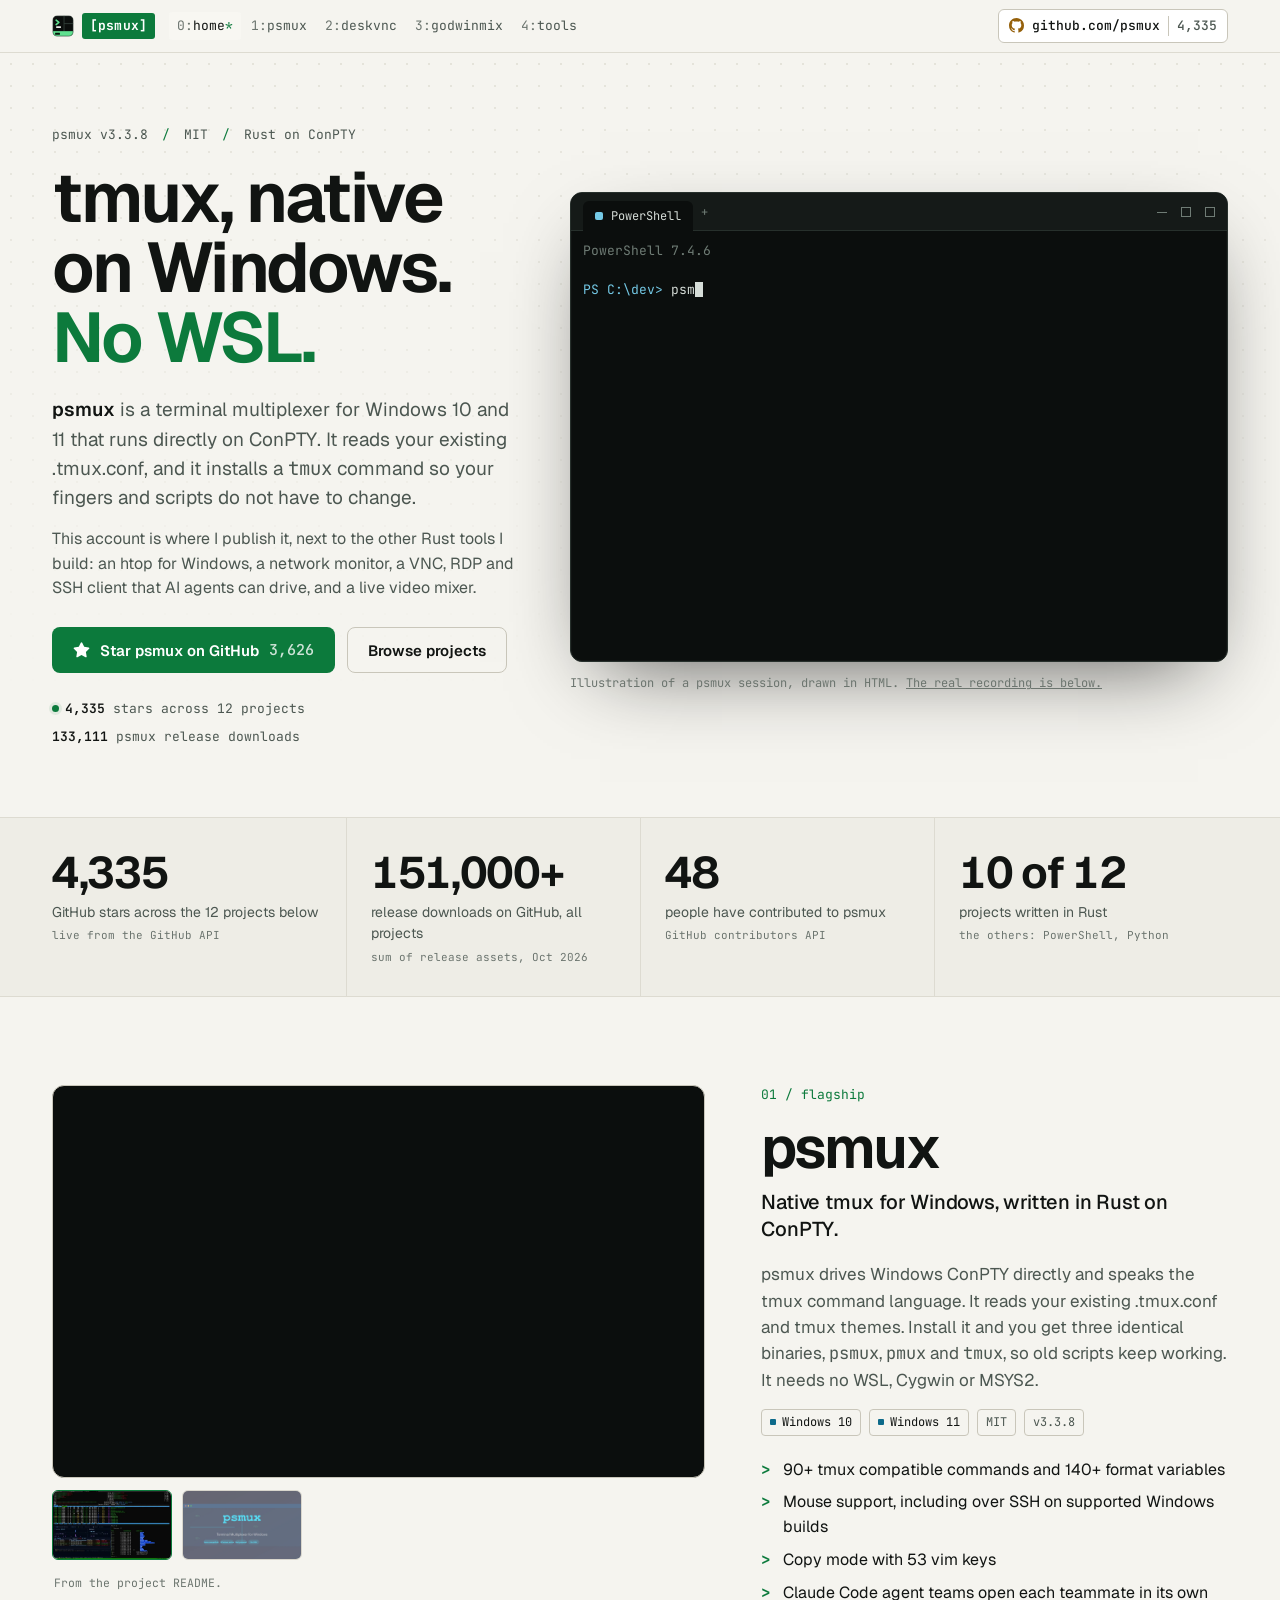
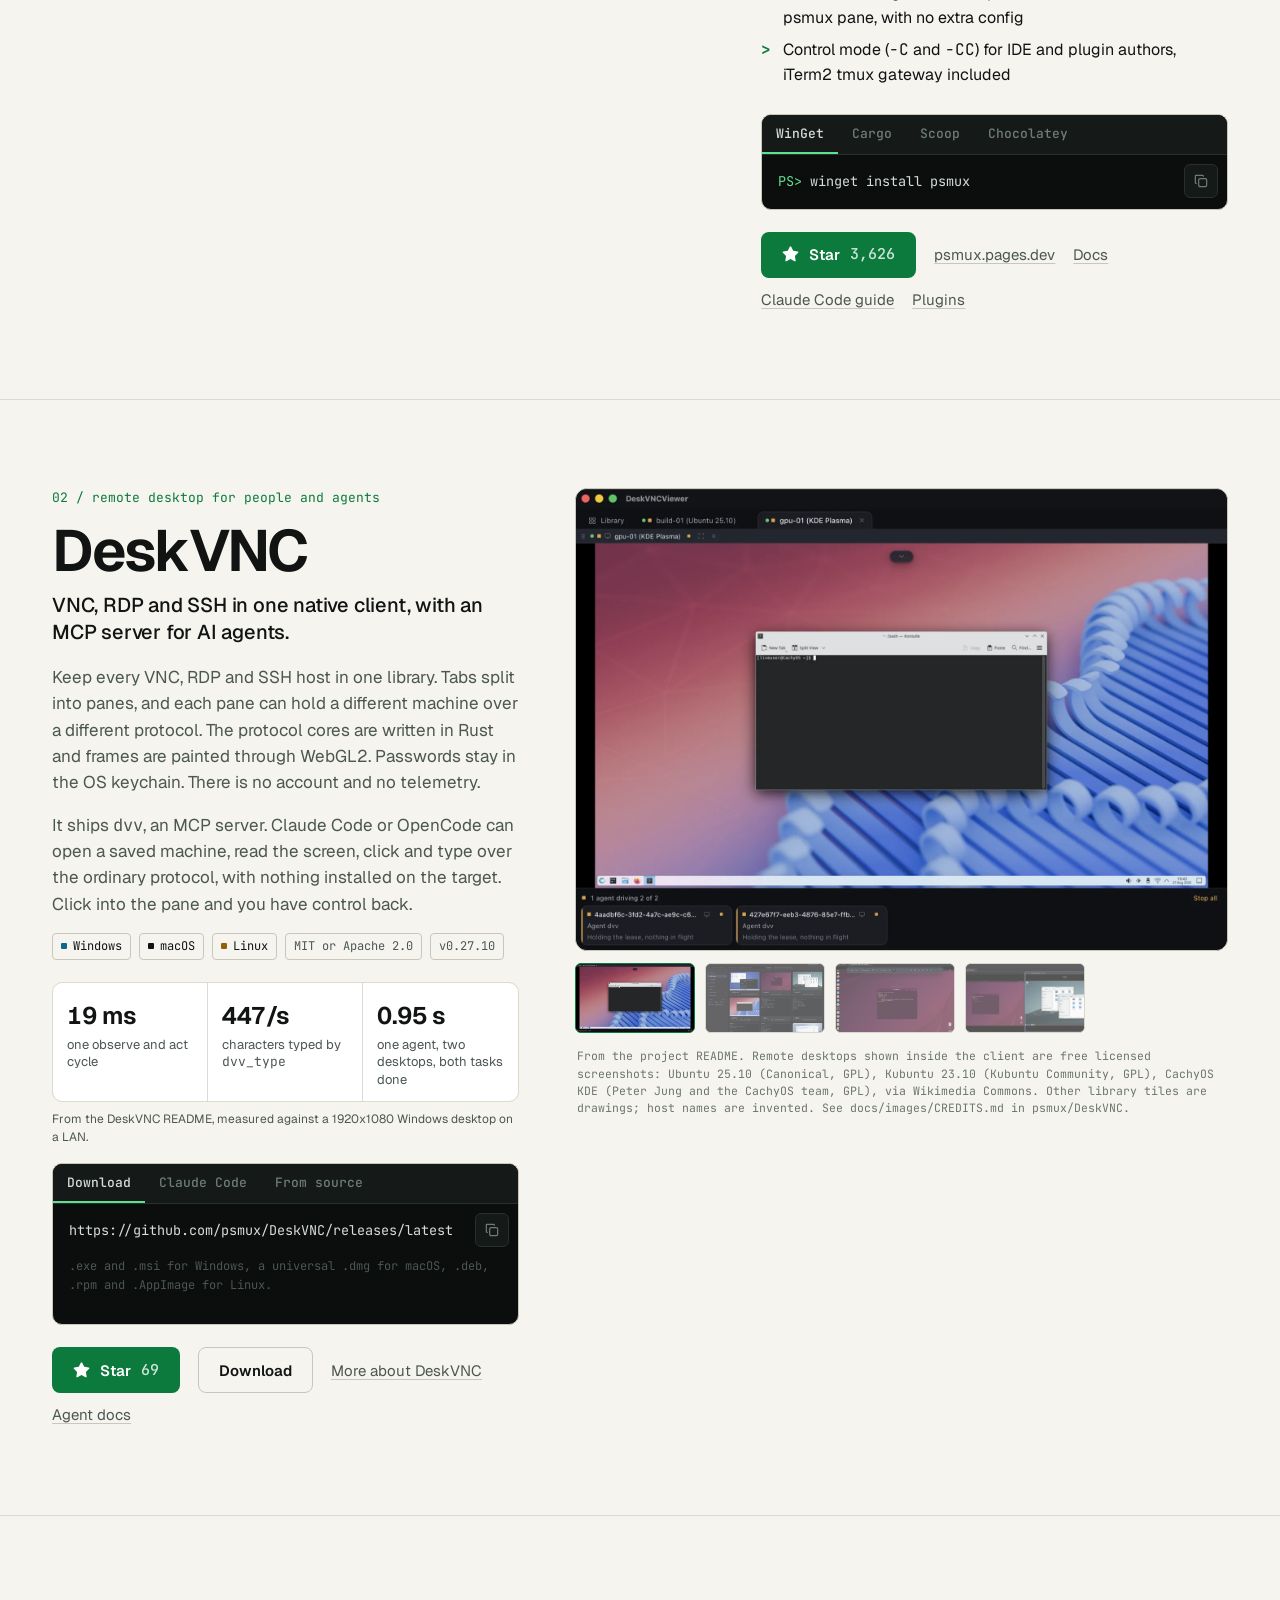
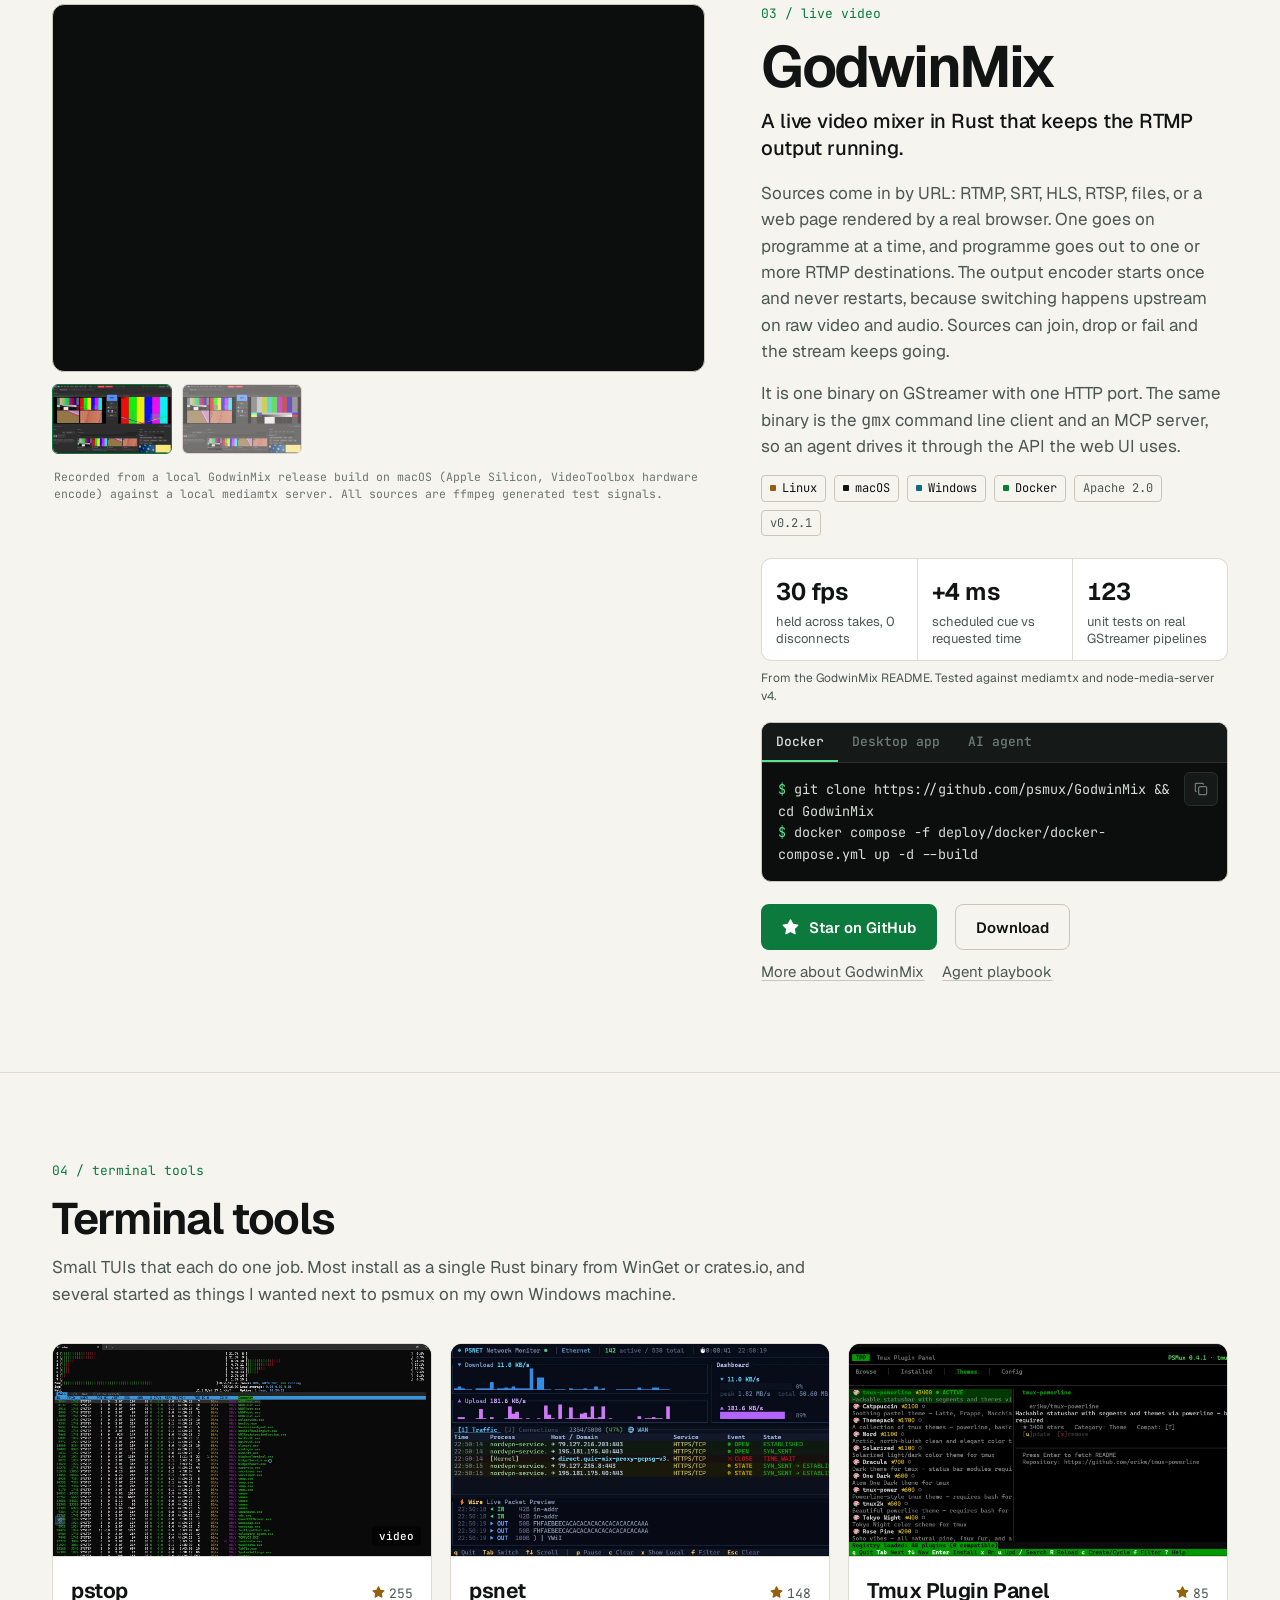
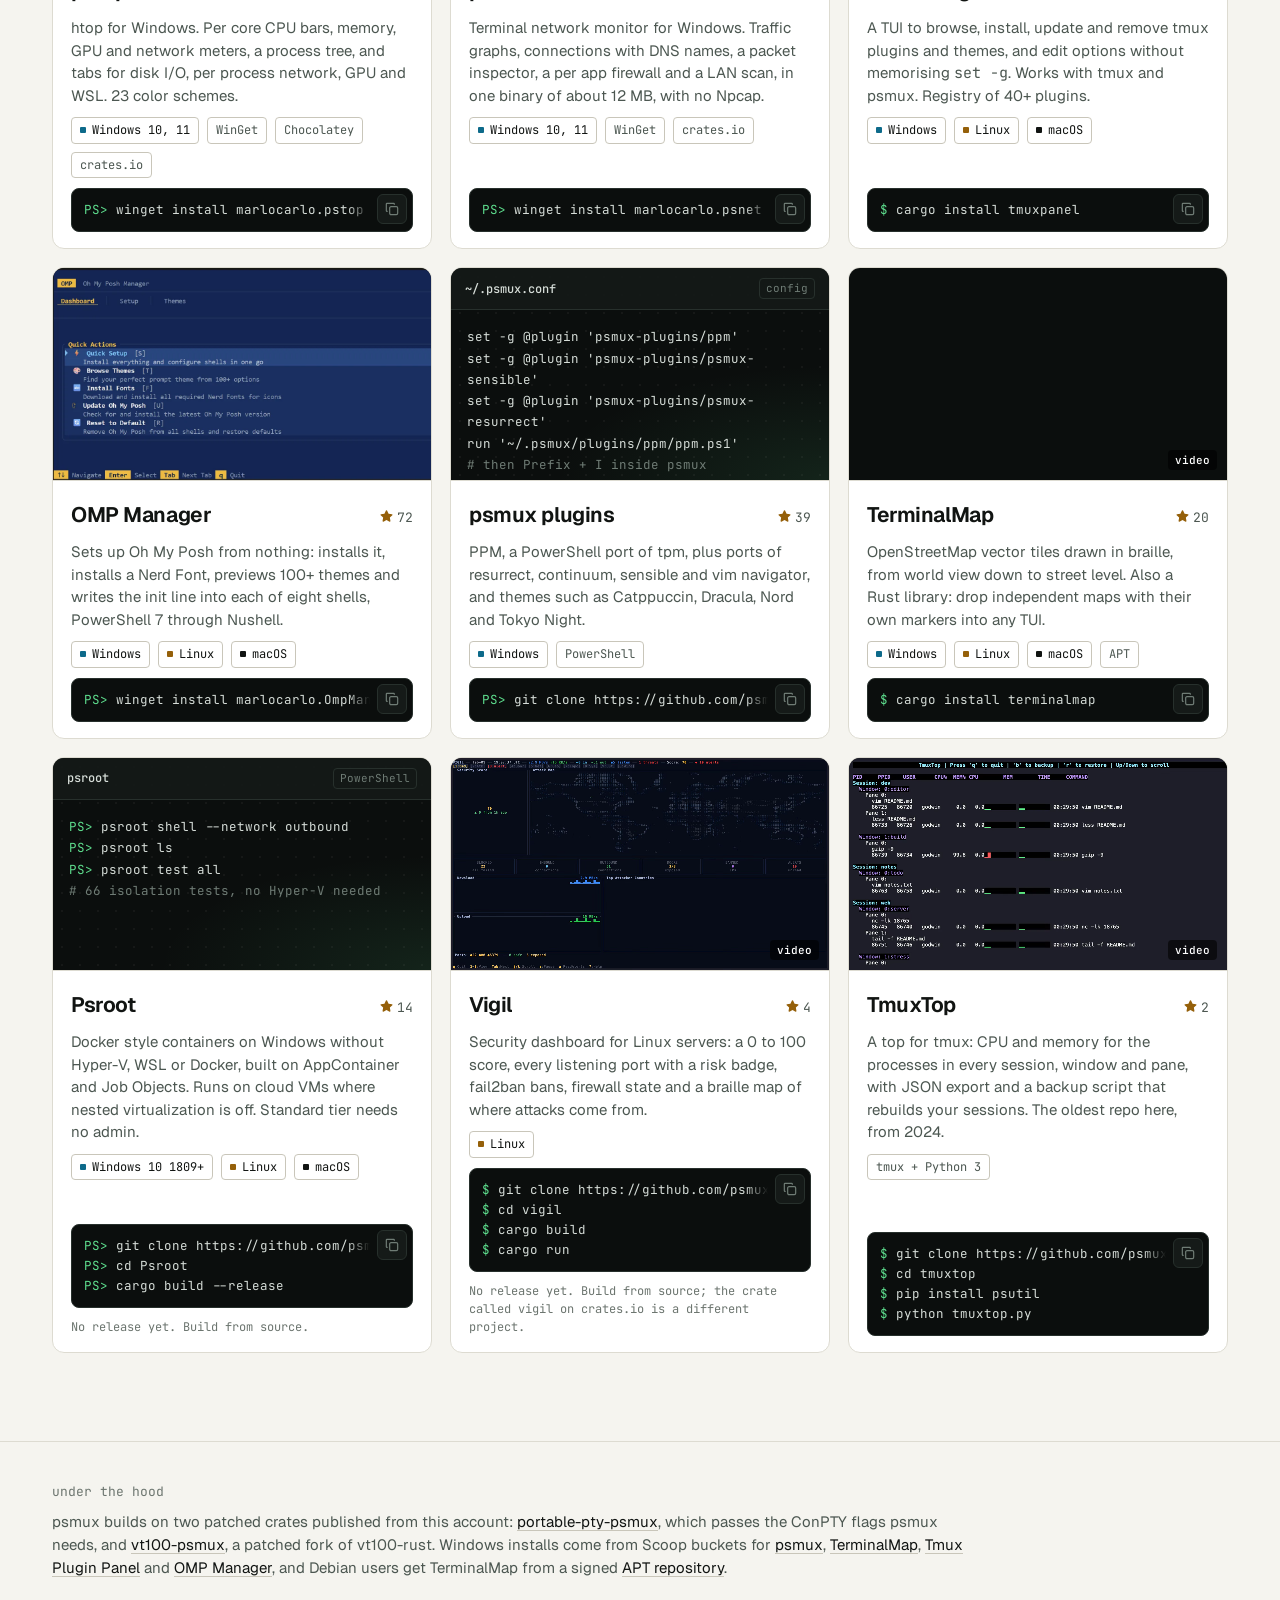
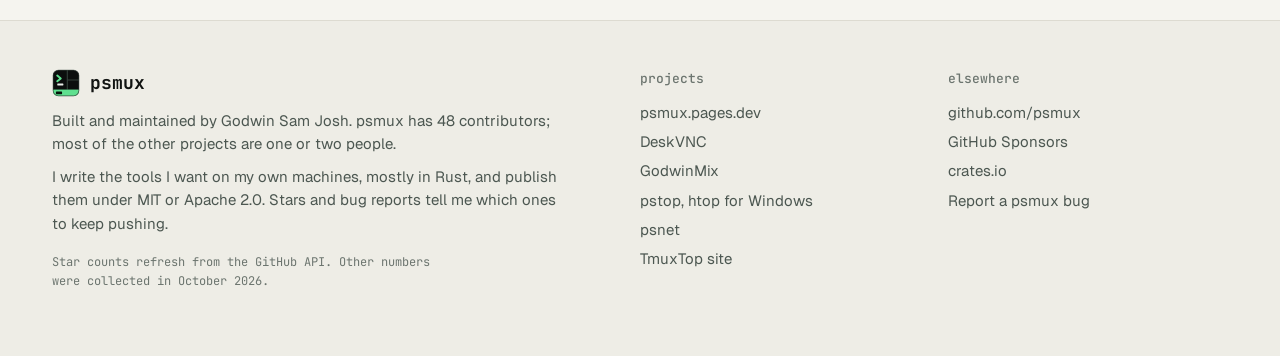
==== commit c610d21f: "Review pass: WebP media, lazy posters, placeholder cards, fact and layout fixes" ====
--- a/index.html
+++ b/index.html
@@ -4,7 +4,7 @@
 <meta charset="utf-8">
 <meta name="viewport" content="width=device-width, initial-scale=1">
 <title>psmux: tmux for Windows, htop for Windows and more open source Rust tools</title>
-<meta name="description" content="Open source Rust tools by Godwin Sam Josh. psmux is native tmux for Windows with no WSL. Also pstop (htop for Windows), psnet, DeskVNC (VNC, RDP and SSH client with MCP) and GodwinMix.">
+<meta name="description" content="Open source Rust tools by Godwin Sam Josh: psmux (native tmux for Windows, no WSL), pstop (htop for Windows), psnet, DeskVNC and GodwinMix.">
 <link rel="canonical" href="https://psmux.github.io/">
 <meta name="theme-color" content="#0a0c0b" media="(prefers-color-scheme: dark)">
 <meta name="theme-color" content="#f5f4ef" media="(prefers-color-scheme: light)">
@@ -144,7 +144,7 @@
           <div class="keys"><kbd>Ctrl</kbd>+<kbd>b</kbd> <kbd>%</kbd><span class="what">split-window -h</span></div>
         </div>
       </div>
-      <figcaption class="term-caption">Illustration of a psmux session, drawn in HTML. Real captures are further down.</figcaption>
+      <figcaption class="term-caption">Illustration of a psmux session, drawn in HTML. <a href="#psmux">The real recording is below.</a></figcaption>
     </figure>
   </div>
 </section>
@@ -167,7 +167,7 @@
       <div class="media-slot" data-media="psmux" data-variant="feature">
         <div class="frame">
           <div class="ph">
-            <div class="ph-bar"><b>psmux</b><span>capture pending</span></div>
+            <div class="ph-bar"><b>psmux</b><span>quick start</span></div>
 <pre><span class="pr">PS&gt;</span> winget install psmux
 <span class="pr">PS&gt;</span> psmux new-session -s work
 <span class="cm"># or type tmux. psmux, pmux and tmux are the same binary.</span></pre>
@@ -224,7 +224,7 @@
       <div class="media-slot" data-media="DeskVNC" data-variant="feature">
         <div class="frame">
           <div class="ph">
-            <div class="ph-bar"><b>DeskVNC</b><span>capture pending</span></div>
+            <div class="ph-bar"><b>DeskVNC</b><span>quick start</span></div>
 <pre><span class="cm"># download for Windows, macOS or Linux</span>
 https://github.com/psmux/DeskVNC/releases/latest
 
@@ -283,7 +283,7 @@
       <div class="media-slot" data-media="GodwinMix" data-variant="feature">
         <div class="frame">
           <div class="ph">
-            <div class="ph-bar"><b>GodwinMix</b><span>capture pending</span></div>
+            <div class="ph-bar"><b>GodwinMix</b><span>quick start</span></div>
 <pre><span class="pr">$</span> git clone https://github.com/psmux/GodwinMix &amp;&amp; cd GodwinMix
 <span class="pr">$</span> docker compose -f deploy/docker/docker-compose.yml up -d --build
 
@@ -348,7 +348,7 @@
 
       <article class="card" data-repo="pstop">
         <div class="card-media media-slot" data-media="pstop">
-          <div class="ph"><div class="ph-bar"><b>pstop</b><span>capture pending</span></div><pre><span class="pr">PS&gt;</span> pstop --install-alias
+          <div class="ph"><div class="ph-bar"><b>pstop</b><span>quick start</span></div><pre><span class="pr">PS&gt;</span> pstop --install-alias
 <span class="pr">PS&gt;</span> htop</pre></div>
         </div>
         <div class="card-body">
@@ -361,12 +361,12 @@
 
       <article class="card" data-repo="psnet">
         <div class="card-media media-slot" data-media="psnet">
-          <div class="ph"><div class="ph-bar"><b>psnet</b><span>capture pending</span></div><pre><span class="pr">PS&gt;</span> psnet
+          <div class="ph"><div class="ph-bar"><b>psnet</b><span>quick start</span></div><pre><span class="pr">PS&gt;</span> psnet
 <span class="cm"># nine tabs, no Npcap</span></pre></div>
         </div>
         <div class="card-body">
           <div class="card-title"><h3><a href="/psnet/">psnet</a></h3><span class="stars"><svg aria-hidden="true"><use href="#i-star"/></svg><span data-stars="psnet">148</span></span></div>
-          <p>Terminal network monitor for Windows. Traffic graphs, connections with DNS names, a packet inspector, a per app firewall and a LAN scan, in one 12 MB binary with no Npcap.</p>
+          <p>Terminal network monitor for Windows. Traffic graphs, connections with DNS names, a packet inspector, a per app firewall and a LAN scan, in one binary of about 12 MB, with no Npcap.</p>
           <ul class="meta-row"><li class="chip os win">Windows 10, 11</li><li class="chip">WinGet</li><li class="chip">crates.io</li></ul>
           <div class="cmd"><pre><code><span class="pr">PS&gt; </span>winget install marlocarlo.psnet</code></pre></div>
         </div>
@@ -374,7 +374,7 @@
 
       <article class="card" data-repo="Tmux-Plugin-Panel">
         <div class="card-media media-slot" data-media="Tmux-Plugin-Panel">
-          <div class="ph"><div class="ph-bar"><b>tmuxpanel</b><span>capture pending</span></div><pre><span class="pr">$</span> tmuxplugins
+          <div class="ph"><div class="ph-bar"><b>tmuxpanel</b><span>quick start</span></div><pre><span class="pr">$</span> tmuxplugins
 <span class="pr">$</span> tmuxthemes</pre></div>
         </div>
         <div class="card-body">
@@ -387,7 +387,7 @@
 
       <article class="card" data-repo="omp-manager">
         <div class="card-media media-slot" data-media="omp-manager">
-          <div class="ph"><div class="ph-bar"><b>omp-manager</b><span>capture pending</span></div><pre><span class="pr">PS&gt;</span> omp-manager</pre></div>
+          <div class="ph"><div class="ph-bar"><b>omp-manager</b><span>quick start</span></div><pre><span class="pr">PS&gt;</span> omp-manager</pre></div>
         </div>
         <div class="card-body">
           <div class="card-title"><h3><a href="https://github.com/psmux/omp-manager">OMP Manager</a></h3><span class="stars"><svg aria-hidden="true"><use href="#i-star"/></svg><span data-stars="omp-manager">72</span></span></div>
@@ -399,7 +399,8 @@
 
       <article class="card" data-repo="psmux-plugins">
         <div class="card-media media-slot" data-media="psmux-plugins">
-          <div class="ph"><div class="ph-bar"><b>~/.psmux.conf</b><span>capture pending</span></div><pre>set -g @plugin 'psmux-plugins/ppm'
+          <div class="ph drawn"><div class="ph-bar"><b>~/.psmux.conf</b><span>config</span></div><pre>set -g @plugin 'psmux-plugins/ppm'
+set -g @plugin 'psmux-plugins/psmux-sensible'
 set -g @plugin 'psmux-plugins/psmux-resurrect'
 run '~/.psmux/plugins/ppm/ppm.ps1'
 <span class="cm"># then Prefix + I inside psmux</span></pre></div>
@@ -414,7 +415,7 @@
 
       <article class="card" data-repo="TerminalMap">
         <div class="card-media media-slot" data-media="TerminalMap">
-          <div class="ph"><div class="ph-bar"><b>terminalmap</b><span>capture pending</span></div><pre><span class="pr">$</span> terminalmap
+          <div class="ph"><div class="ph-bar"><b>terminalmap</b><span>quick start</span></div><pre><span class="pr">$</span> terminalmap
 <span class="cm"># zoom 0 to 18, braille rendering</span></pre></div>
         </div>
         <div class="card-body">
@@ -427,8 +428,10 @@
 
       <article class="card" data-repo="Psroot">
         <div class="card-media media-slot" data-media="Psroot">
-          <div class="ph"><div class="ph-bar"><b>psroot</b><span>capture pending</span></div><pre><span class="pr">PS&gt;</span> psroot shell
-<span class="cm"># AppContainer, Job Objects, no Hyper-V</span></pre></div>
+          <div class="ph drawn"><div class="ph-bar"><b>psroot</b><span>PowerShell</span></div><pre><span class="pr">PS&gt;</span> psroot shell --network outbound
+<span class="pr">PS&gt;</span> psroot ls
+<span class="pr">PS&gt;</span> psroot test all
+<span class="cm"># 66 isolation tests, no Hyper-V needed</span></pre></div>
         </div>
         <div class="card-body">
           <div class="card-title"><h3><a href="https://github.com/psmux/Psroot">Psroot</a></h3><span class="stars"><svg aria-hidden="true"><use href="#i-star"/></svg><span data-stars="Psroot">14</span></span></div>
@@ -443,7 +446,7 @@
 
       <article class="card" data-repo="vigil">
         <div class="card-media media-slot" data-media="vigil">
-          <div class="ph"><div class="ph-bar"><b>vigil</b><span>capture pending</span></div><pre><span class="pr">$</span> sudo cargo run
+          <div class="ph"><div class="ph-bar"><b>vigil</b><span>quick start</span></div><pre><span class="pr">$</span> sudo cargo run
 <span class="cm"># sudo adds firewall, fail2ban and attack data</span></pre></div>
         </div>
         <div class="card-body">
@@ -460,7 +463,7 @@
 
       <article class="card" data-repo="tmuxtop">
         <div class="card-media media-slot" data-media="tmuxtop">
-          <div class="ph"><div class="ph-bar"><b>tmuxtop</b><span>capture pending</span></div><pre><span class="pr">$</span> python tmuxtop.py --backup</pre></div>
+          <div class="ph"><div class="ph-bar"><b>tmuxtop</b><span>quick start</span></div><pre><span class="pr">$</span> python tmuxtop.py --backup</pre></div>
         </div>
         <div class="card-body">
           <div class="card-title"><h3><a href="https://github.com/psmux/tmuxtop">TmuxTop</a></h3><span class="stars"><svg aria-hidden="true"><use href="#i-star"/></svg><span data-stars="tmuxtop">2</span></span></div>
--- a/assets/site.css
+++ b/assets/site.css
@@ -255,7 +255,6 @@
 .panes[data-layout="2"] .p1 { grid-row: 1 / span 2; }
 .panes[data-layout="1"] .p1, .panes[data-layout="1"] .p2, .panes[data-layout="2"] .p2 { padding: 0; border: 0; }
 .pane.active { box-shadow: inset 0 0 0 1px rgba(95,224,143,.35); }
-.panes[data-layout="1"] .pane.active, .panes:not([data-layout]) .panes[data-layout="1"] .p1, .panes[data-layout="1"] .p2, .panes[data-layout="2"] .p2 { padding: 0; border: 0; }
 .pane.active { box-shadow: none; }
 
 .t-g { color: var(--t-green); } .t-c { color: var(--t-cyan); } .t-a { color: var(--t-amber); }
@@ -329,6 +328,9 @@
   .feature.flip { grid-template-columns: minmax(0, 5fr) minmax(0, 7fr); }
   .feature.flip .feature-media { order: 2; }
   .feature-copy { position: sticky; top: 84px; }
+  /* on the home page the copy is the tall column, so the media rides along instead */
+  .feature .feature-copy { position: static; }
+  .feature .feature-media { position: sticky; top: 84px; }
 }
 .feature-copy h2 {
   font-size: clamp(38px, 5vw, 58px); letter-spacing: -0.035em; line-height: 1; margin: 0 0 12px; font-weight: 650;
@@ -361,7 +363,11 @@
 .proof b { display: block; font-size: 24px; letter-spacing: -0.02em; font-weight: 650; font-variant-numeric: tabular-nums; }
 .proof span { display: block; font-size: 13px; color: var(--muted); line-height: 1.35; margin-top: 2px; }
 .proof-note { font-size: 12px; color: var(--dim); margin: 0 0 24px; }
-@media (max-width: 480px) { .proof { grid-template-columns: 1fr; } }
+@media (max-width: 480px) {
+  .proof div { padding: 12px 10px 10px; }
+  .proof b { font-size: 20px; }
+  .proof span { font-size: 12px; }
+}
 
 .links { display: flex; flex-wrap: wrap; gap: 10px 18px; align-items: center; margin-top: 22px; font-size: 15px; }
 .links a:not(.btn) { color: var(--muted); text-decoration: underline; text-decoration-color: var(--line-2); text-underline-offset: 3px; }
@@ -385,7 +391,7 @@
 .cmd { position: relative; }
 .cmd pre {
   margin: 0; padding: 16px 56px 16px 16px; font: 13.5px/1.6 var(--mono);
-  overflow-x: auto; white-space: pre; color: var(--t-text);
+  white-space: pre-wrap; overflow-wrap: anywhere; color: var(--t-text);
 }
 .cmd pre .pr { color: var(--t-green); user-select: none; -webkit-user-select: none; }
 .cmd pre .cm { color: var(--t-dim); }
@@ -409,7 +415,7 @@
 }
 .frame img, .frame video { width: 100%; height: auto; }
 .frame figcaption, .media-src {
-  font-family: var(--mono); font-size: 12px; color: var(--dim); padding: 10px 2px 0;
+  font-family: var(--mono); font-size: 11.5px; line-height: 1.5; color: var(--dim); padding: 10px 2px 0; max-width: 72em;
 }
 .thumbs { display: flex; gap: 10px; margin-top: 12px; overflow-x: auto; padding-bottom: 4px; }
 .thumbs button {
@@ -440,8 +446,7 @@
 .spec dt { color: var(--t-dim); }
 .spec dd { margin: 0; color: var(--t-text); }
 .spec dd b { color: var(--t-amber); font-weight: 500; }
-.card-media:has(> .ph) { aspect-ratio: auto; }
-.card-media > .ph pre { min-height: 92px; }
+
 @media (max-width: 640px) { .feature-media .ph pre { font-size: 13px; padding: 18px 16px 6px; } .spec { padding: 14px 16px 20px; font-size: 12.5px; gap: 6px 14px; } }
 
 /* ---------- tools grid ---------- */
@@ -457,10 +462,20 @@
 }
 .card:hover, .card:focus-within { border-color: var(--line-2); }
 @media (prefers-reduced-motion: no-preference) { .card:hover { transform: translateY(-2px); } }
-.card-media { aspect-ratio: 16 / 10; background: var(--t-bg); border-bottom: 1px solid var(--line); overflow: hidden; position: relative; }
+.card-media { aspect-ratio: 16 / 9; background: var(--t-bg); border-bottom: 1px solid var(--line); overflow: hidden; position: relative; }
 .card-media img, .card-media video { width: 100%; height: 100%; object-fit: cover; object-position: top left; }
 .card-media .ph { height: 100%; font-size: 12.5px; }
-.card-media .ph pre { padding: 14px; }
+.card-media .ph pre { padding: 14px; overflow: hidden; }
+/* projects with no capture yet get a drawn terminal instead of an empty box */
+.card-media .ph.drawn {
+  background:
+    radial-gradient(120% 90% at 100% 100%, rgba(95,224,143,.10), transparent 60%),
+    radial-gradient(rgba(255,255,255,.045) 1px, transparent 1px) 0 0 / 18px 18px,
+    var(--t-bg);
+}
+.card-media .ph.drawn pre { padding: 16px 16px 12px; line-height: 1.7; }
+.card-media .ph.drawn .ph-bar { background: rgba(21,26,24,.9); }
+.card-media .ph.drawn .ph-bar span { font-size: 11px; border: 1px solid var(--t-line); border-radius: 4px; padding: 1px 6px; }
 .play-hint {
   position: absolute; right: 10px; bottom: 10px; font: 500 11px var(--mono); color: #fff;
   background: rgba(0,0,0,.6); padding: 3px 7px; border-radius: 4px; pointer-events: none;
@@ -475,7 +490,14 @@
 .card p { margin: 0; color: var(--muted); font-size: 15px; line-height: 1.5; }
 .card .meta-row { margin: 0; }
 .card .cmd { margin-top: auto; position: relative; z-index: 2; border: 1px solid var(--t-line); border-radius: 8px; background: var(--t-bg); }
-.card .cmd pre { font-size: 12.5px; padding: 11px 50px 11px 12px; }
+.card .cmd pre {
+  font-size: 12.5px; padding: 11px 50px 11px 12px;
+  /* long one liners scroll sideways in cards and fade out before the copy button */
+  white-space: pre; overflow-wrap: normal; overflow-x: auto; scrollbar-width: none;
+  -webkit-mask-image: linear-gradient(to right, #000 calc(100% - 64px), transparent calc(100% - 42px));
+  mask-image: linear-gradient(to right, #000 calc(100% - 64px), transparent calc(100% - 42px));
+}
+.card .cmd pre::-webkit-scrollbar { display: none; }
 .card .cmd .copy { top: 5px; right: 5px; width: 30px; height: 30px; }
 .card .note { font-size: 12px; color: var(--dim); font-family: var(--mono); }
 
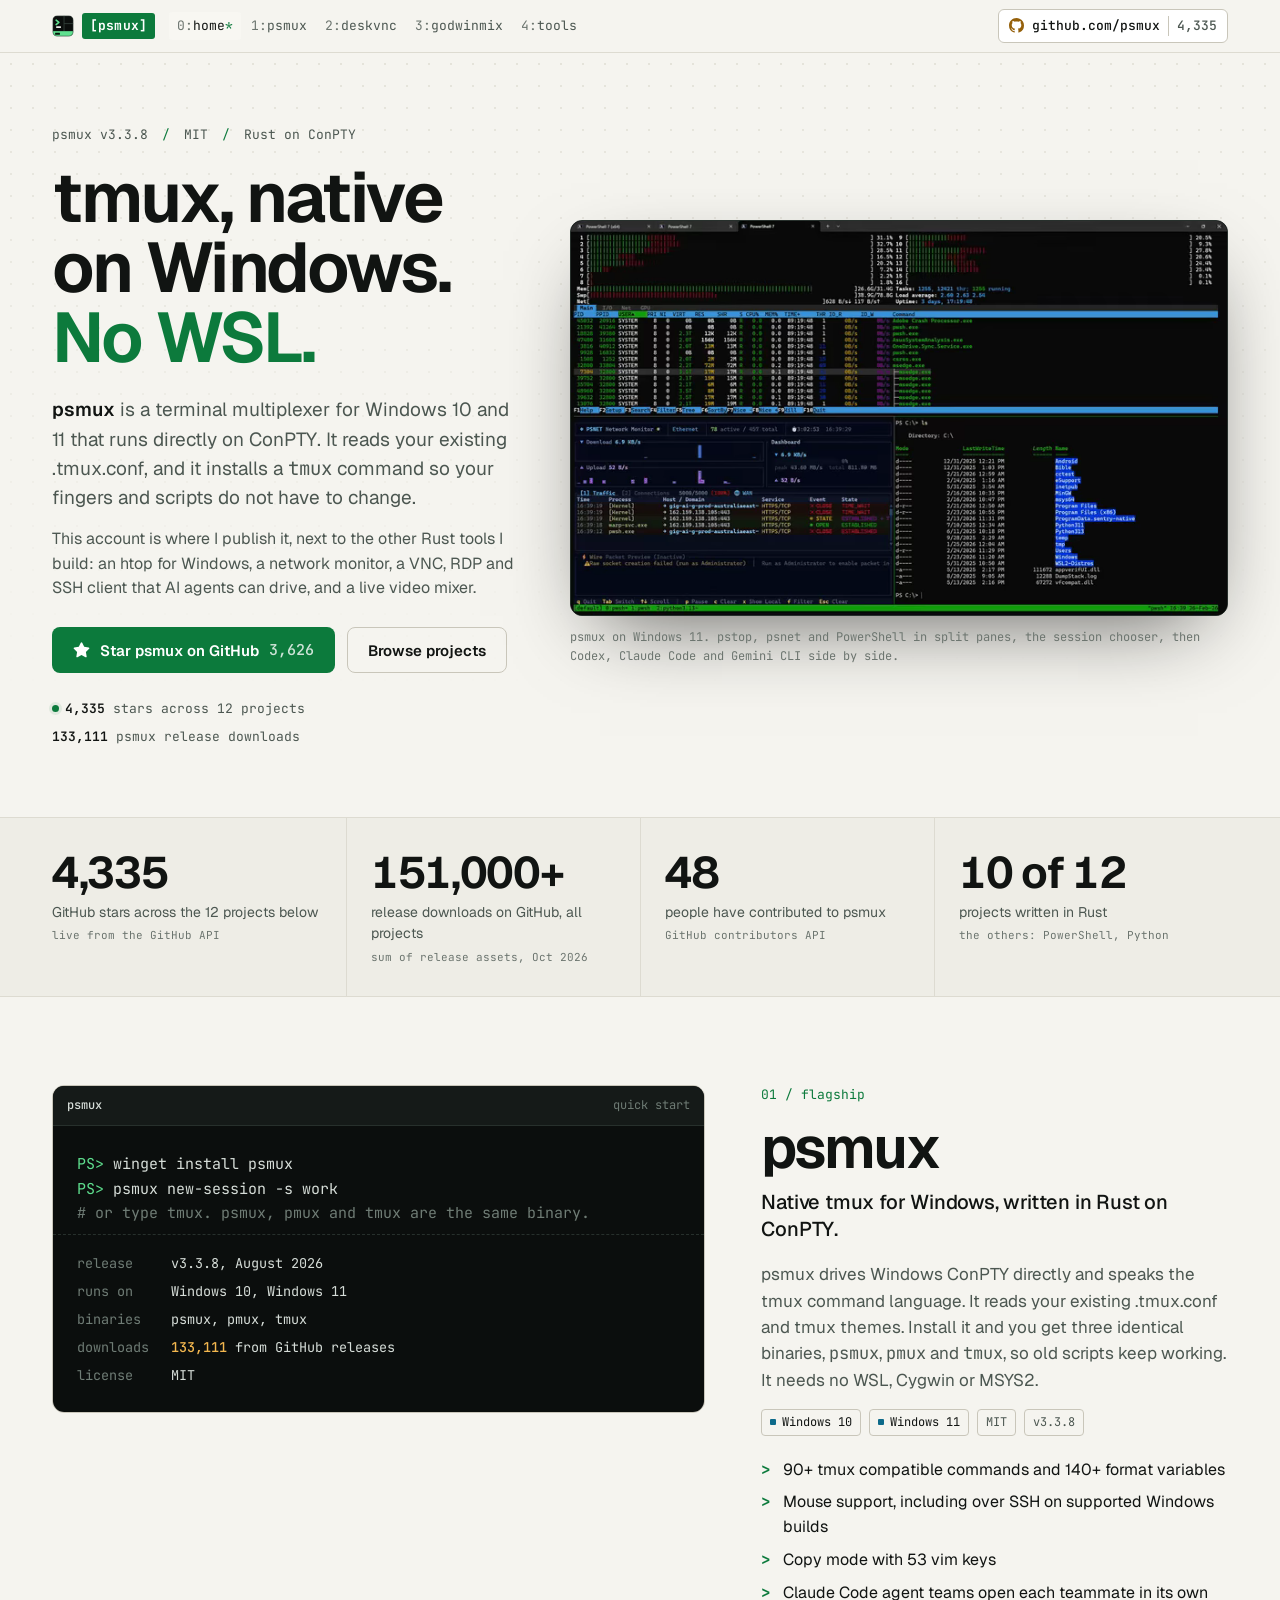
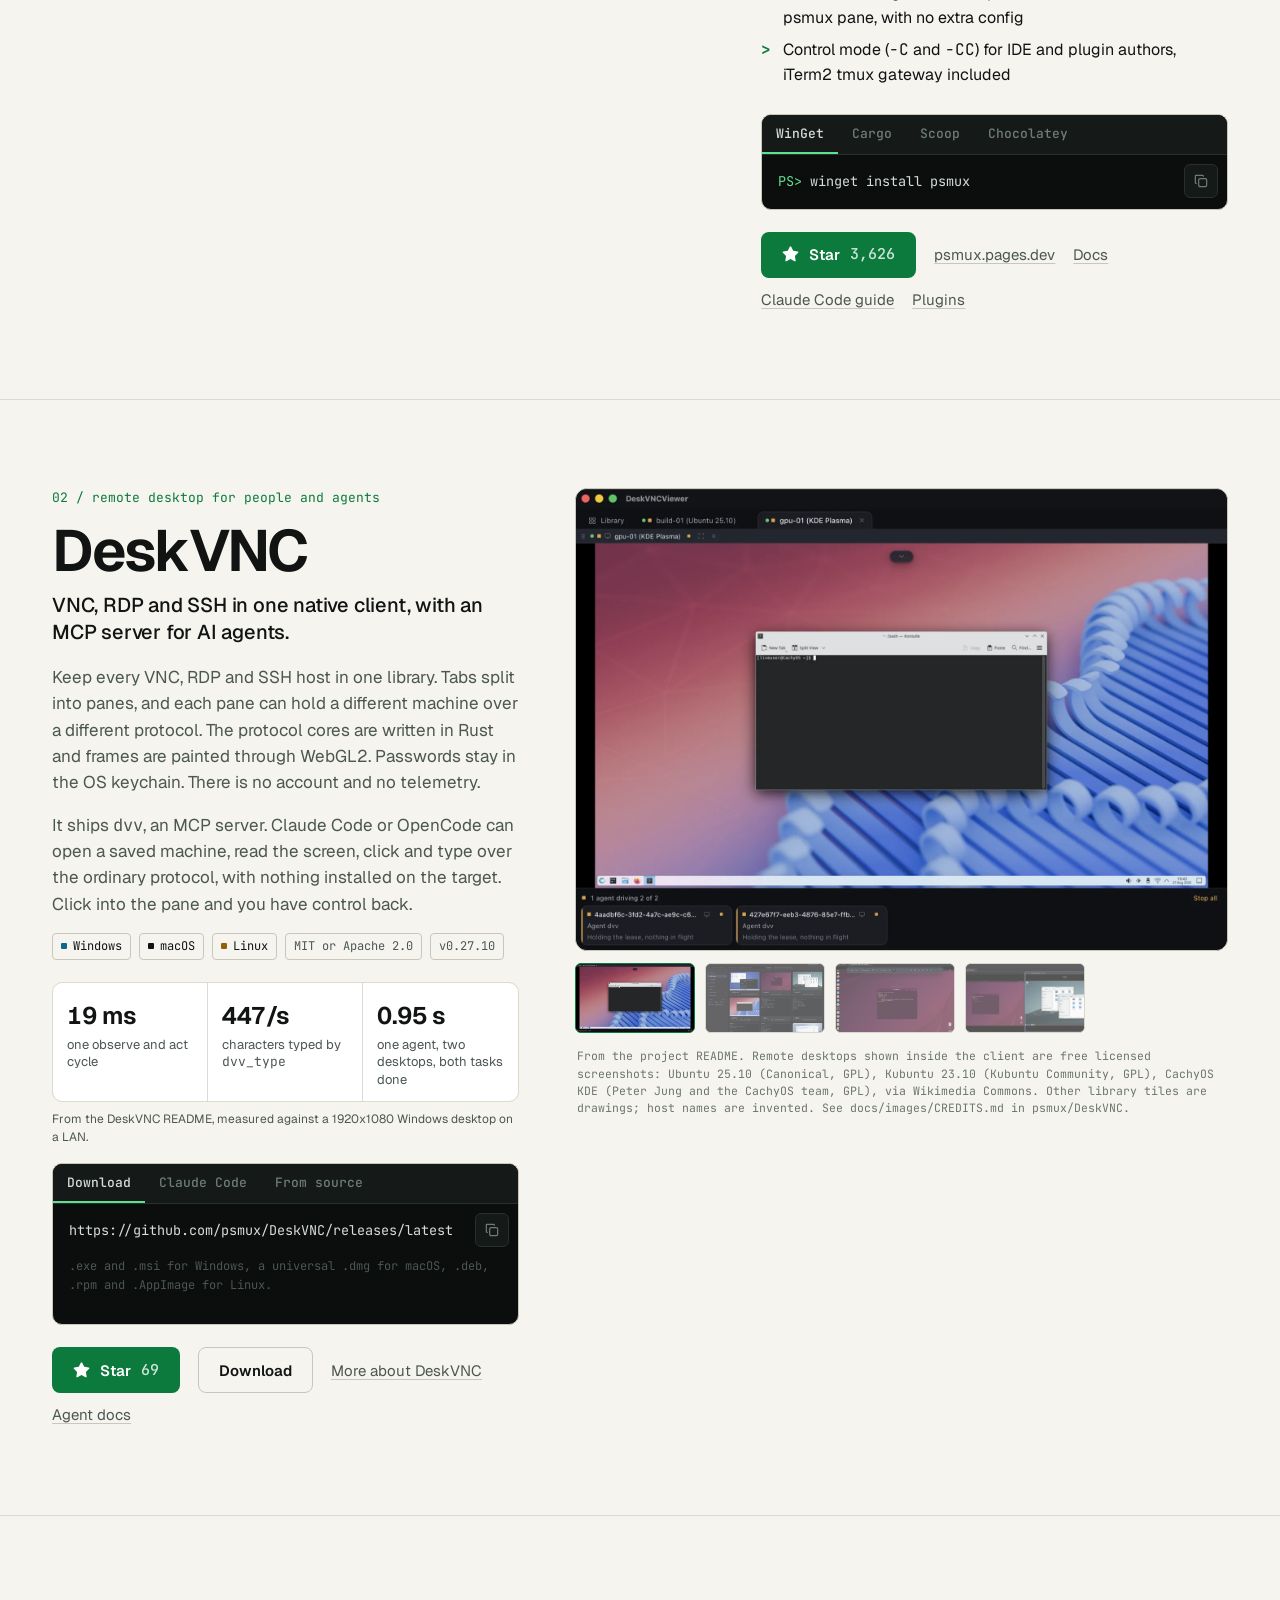
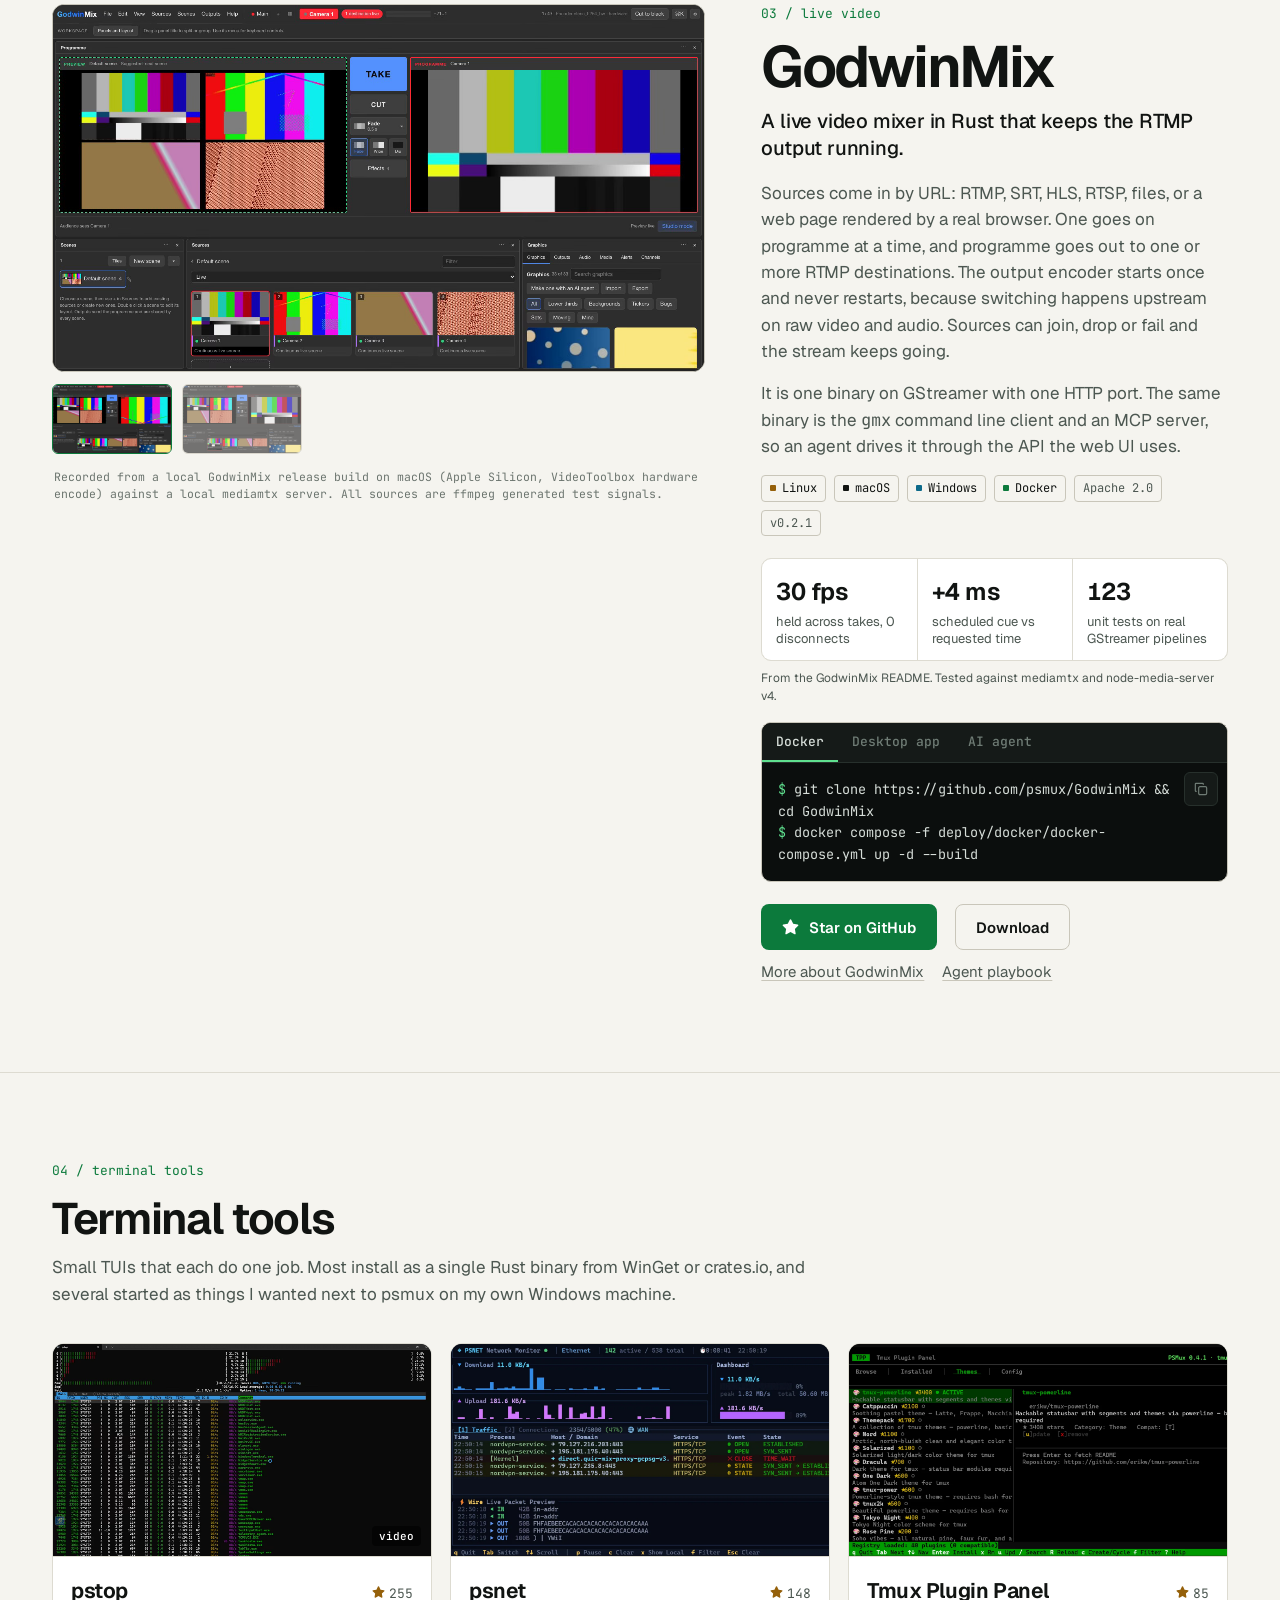
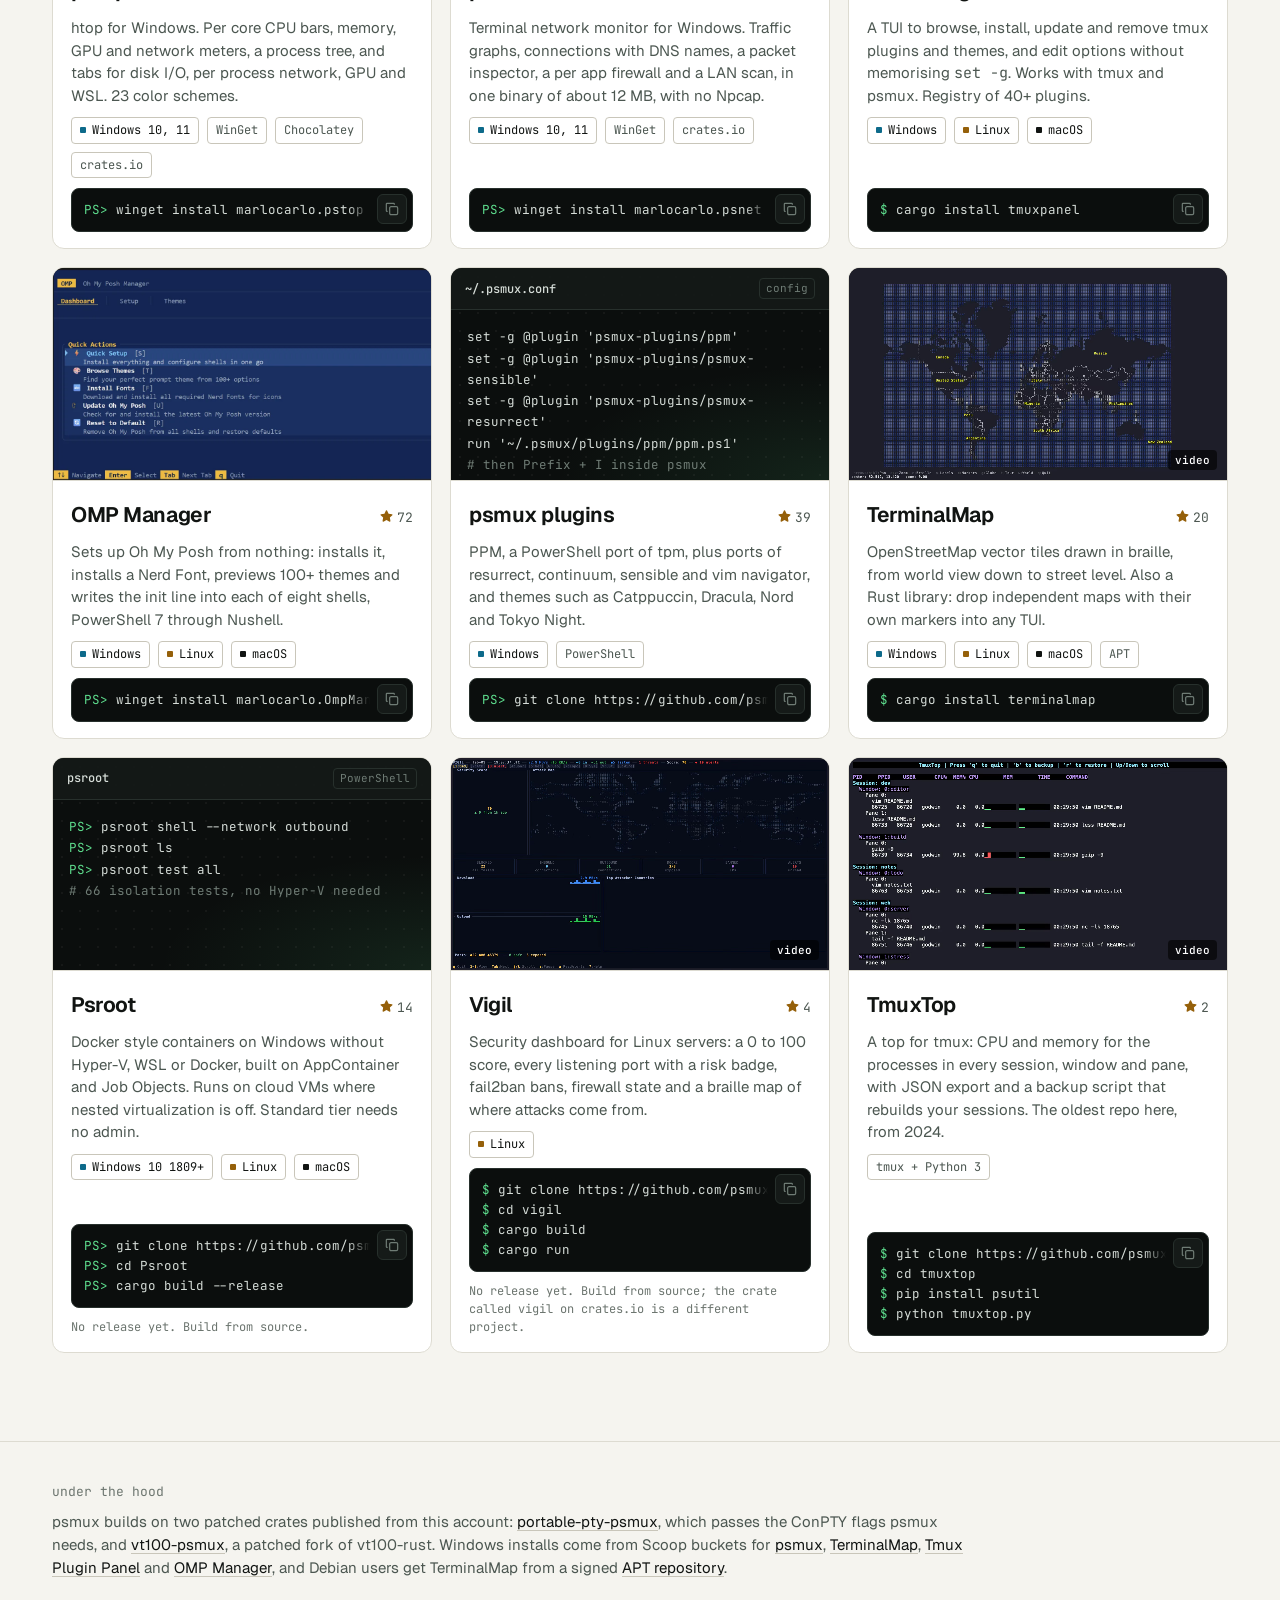
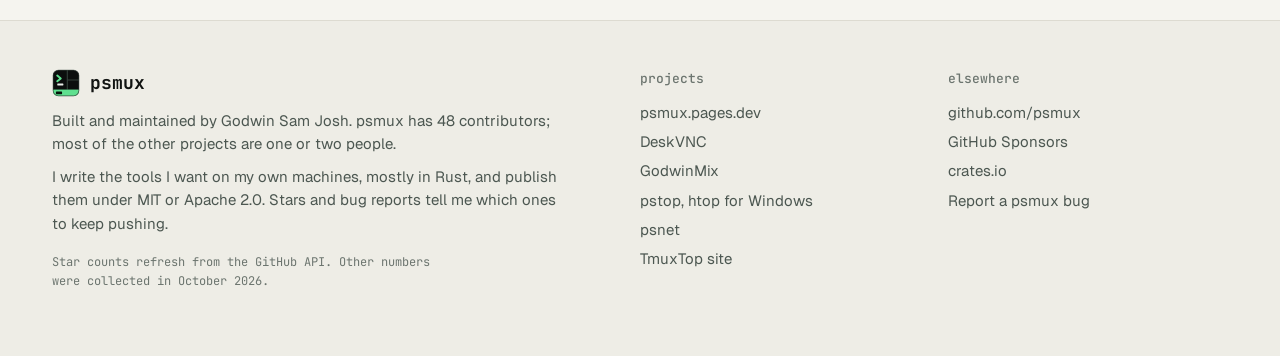
==== commit ce6b4adf: "Hero: show the real psmux recording instead of the drawn terminal" ====
--- a/index.html
+++ b/index.html
@@ -73,6 +73,7 @@
   ]
 }
 </script>
+  <link rel="preload" as="image" href="media/psmux/demo.webp" fetchpriority="high">
 </head>
 <body>
 <svg width="0" height="0" style="position:absolute" aria-hidden="true">
@@ -128,23 +129,15 @@
     </div>
 
     <figure class="term-figure">
-      <div class="term" id="hero-term" aria-hidden="true">
-        <div class="term-chrome">
-          <span class="term-tab"><i></i>PowerShell</span><span>+</span>
-          <span class="spacer"></span>
-          <span class="ctl"><span></span><span></span><span></span></span>
-        </div>
-        <div class="term-screen">
-          <div class="panes" data-layout="1">
-            <div class="pane p0 active"><pre></pre></div>
-            <div class="pane p1"><pre></pre></div>
-            <div class="pane p2"><pre></pre></div>
-          </div>
-          <div class="tstatus"><span class="st-left">[work] <span class="w-active">0:pwsh*</span></span><span class="st-right">"DESKTOP" 14:02 08 Oct 26</span></div>
-          <div class="keys"><kbd>Ctrl</kbd>+<kbd>b</kbd> <kbd>%</kbd><span class="what">split-window -h</span></div>
-        </div>
-      </div>
-      <figcaption class="term-caption">Illustration of a psmux session, drawn in HTML. <a href="#psmux">The real recording is below.</a></figcaption>
+      <div class="term term-video">
+        <video id="hero-video" width="720" height="432" autoplay muted loop playsinline preload="auto"
+          poster="media/psmux/demo.webp"
+          aria-label="psmux running in Windows Terminal: a session split into panes running pstop, psnet and a PowerShell directory listing, then the session chooser, then panes running Codex, Claude Code and Gemini CLI side by side.">
+          <source src="media/psmux/demo.webm" type="video/webm">
+          <source src="media/psmux/demo.mp4" type="video/mp4">
+        </video>
+      </div>
+      <figcaption class="term-caption">psmux on Windows 11. pstop, psnet and PowerShell in split panes, the session chooser, then Codex, Claude Code and Gemini CLI side by side.</figcaption>
     </figure>
   </div>
 </section>
@@ -164,7 +157,7 @@
 <section class="section" id="psmux" aria-labelledby="psmux-title">
   <div class="wrap feature">
     <div class="feature-media">
-      <div class="media-slot" data-media="psmux" data-variant="feature">
+      <div class="media-slot" data-variant="feature">
         <div class="frame">
           <div class="ph">
             <div class="ph-bar"><b>psmux</b><span>quick start</span></div>
--- a/assets/site.css
+++ b/assets/site.css
@@ -546,3 +546,6 @@
 }
 .prose h3 { font-size: 18px; margin: 22px 0 6px; letter-spacing: -0.01em; }
 .prose h2:first-child { margin-top: 28px; }
+
+/* hero: real psmux recording in a terminal frame */
+.term-video video { display: block; width: 100%; height: auto; aspect-ratio: 720 / 432; background: var(--t-bg); }
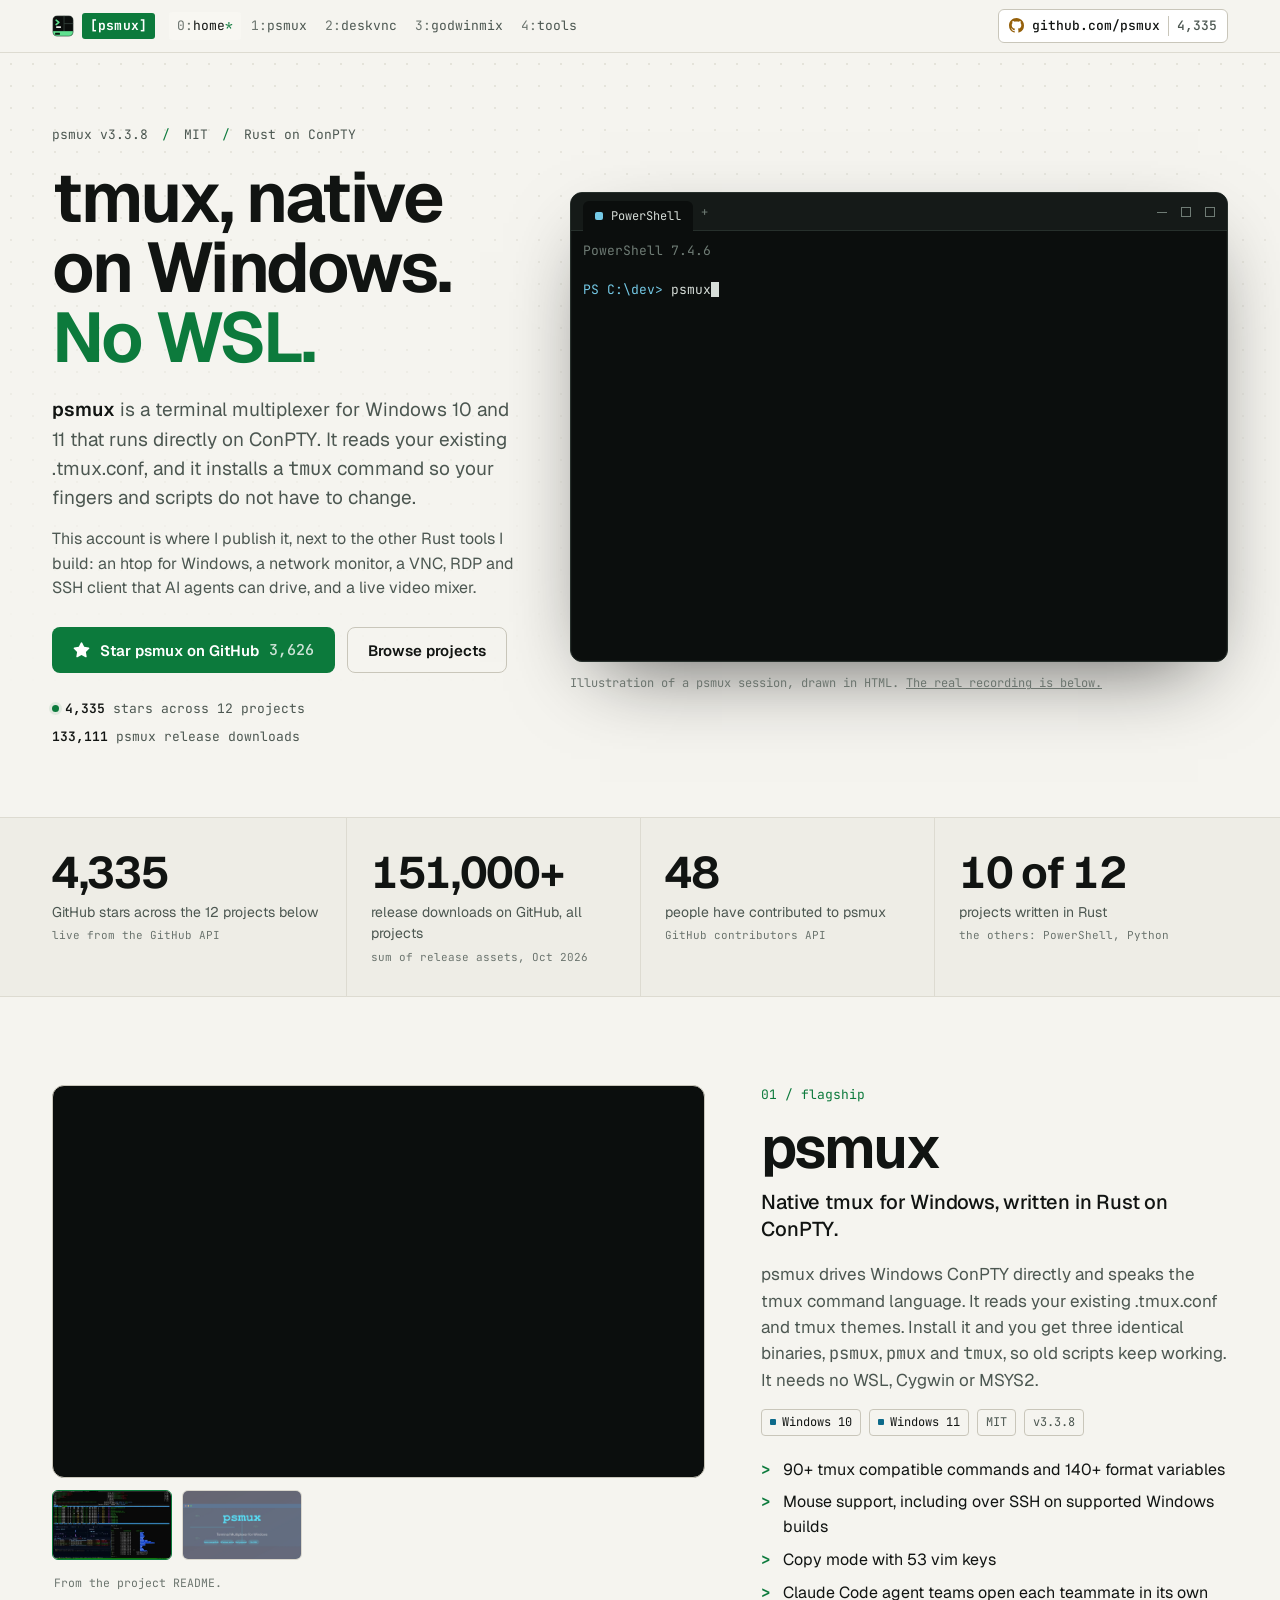
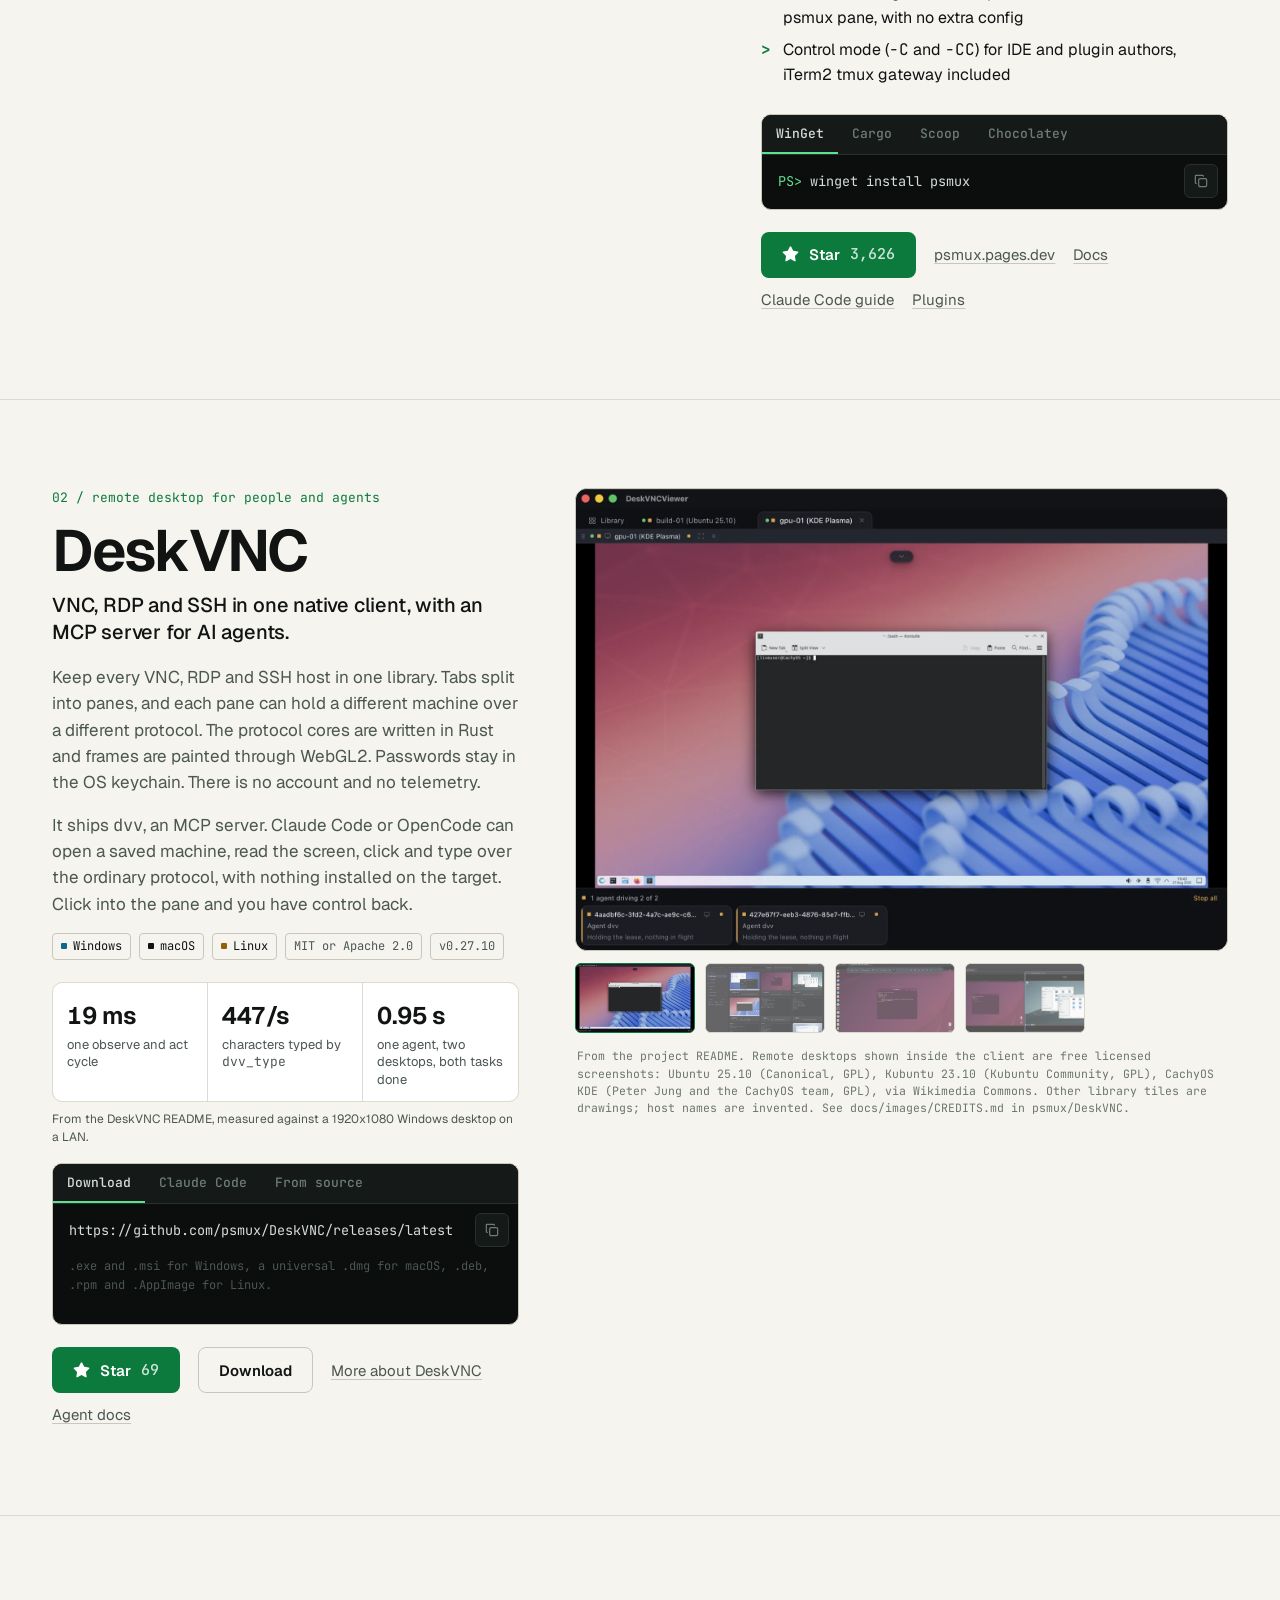
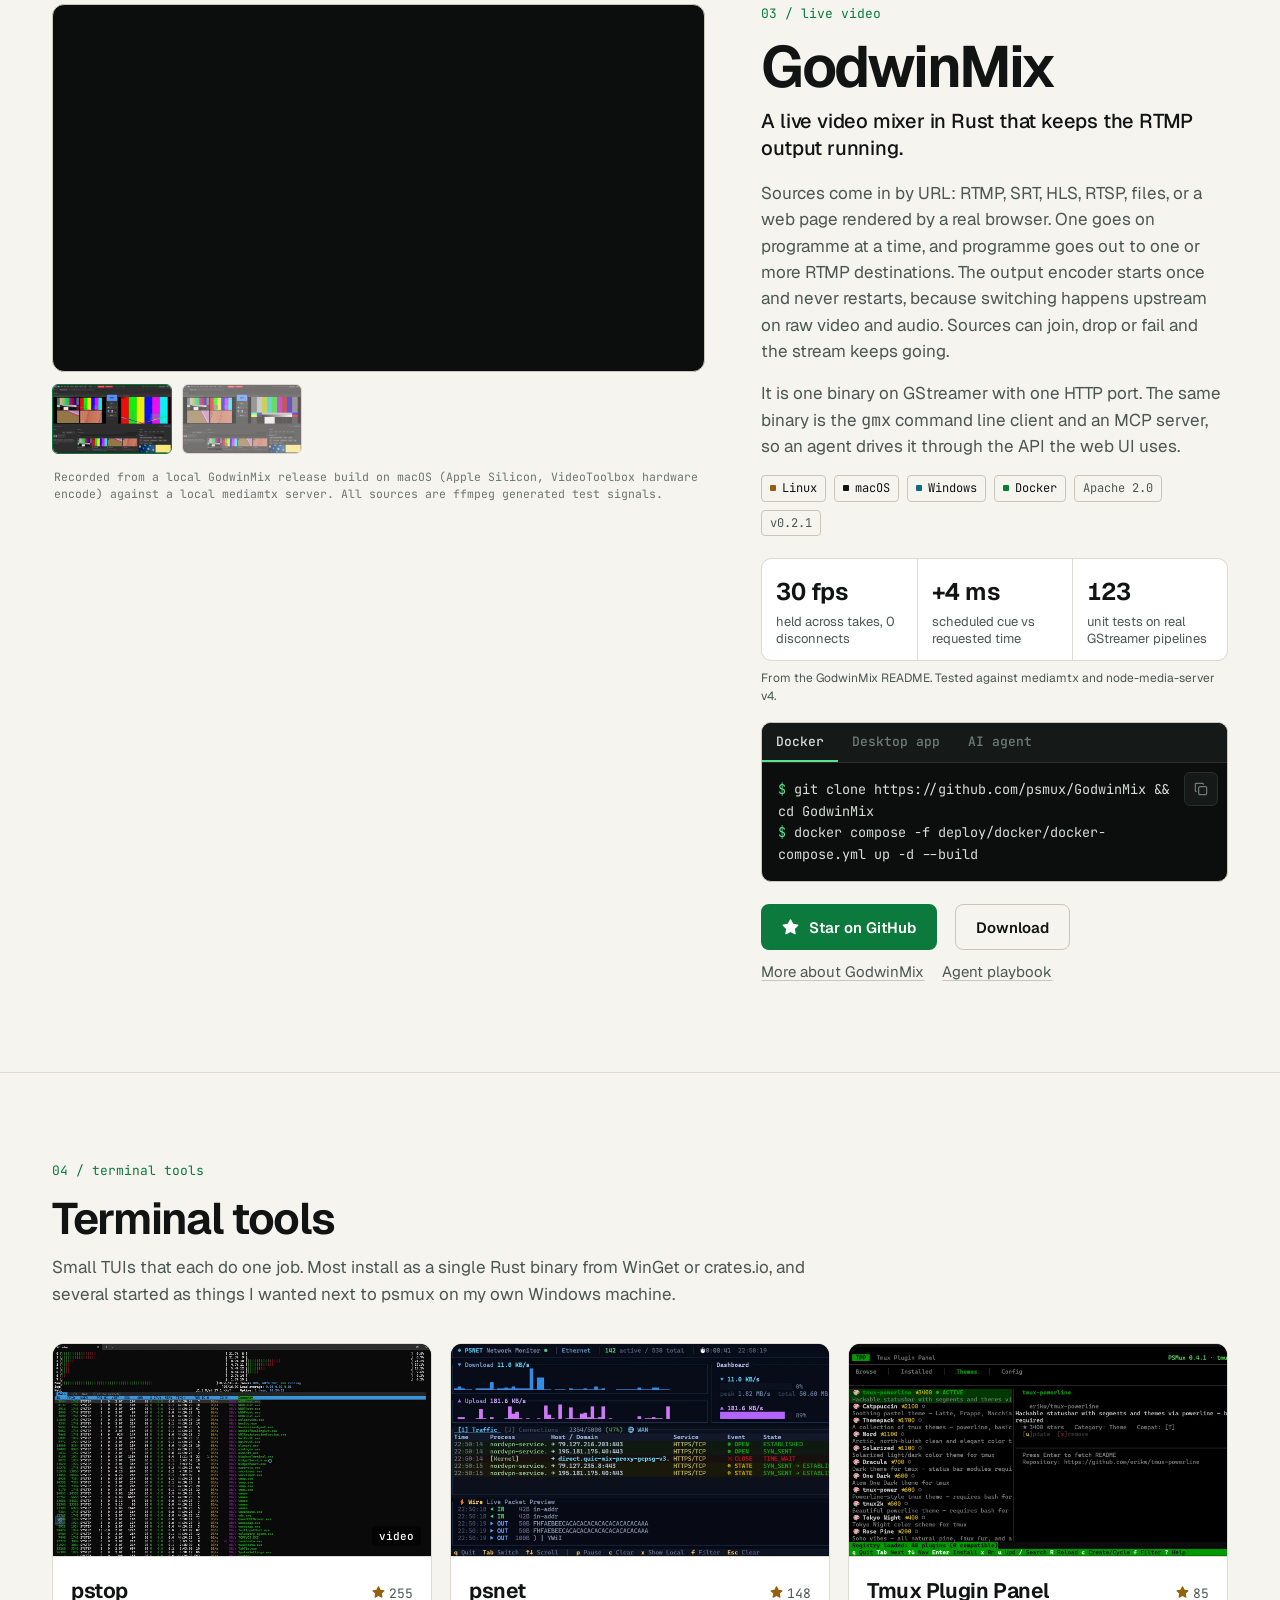
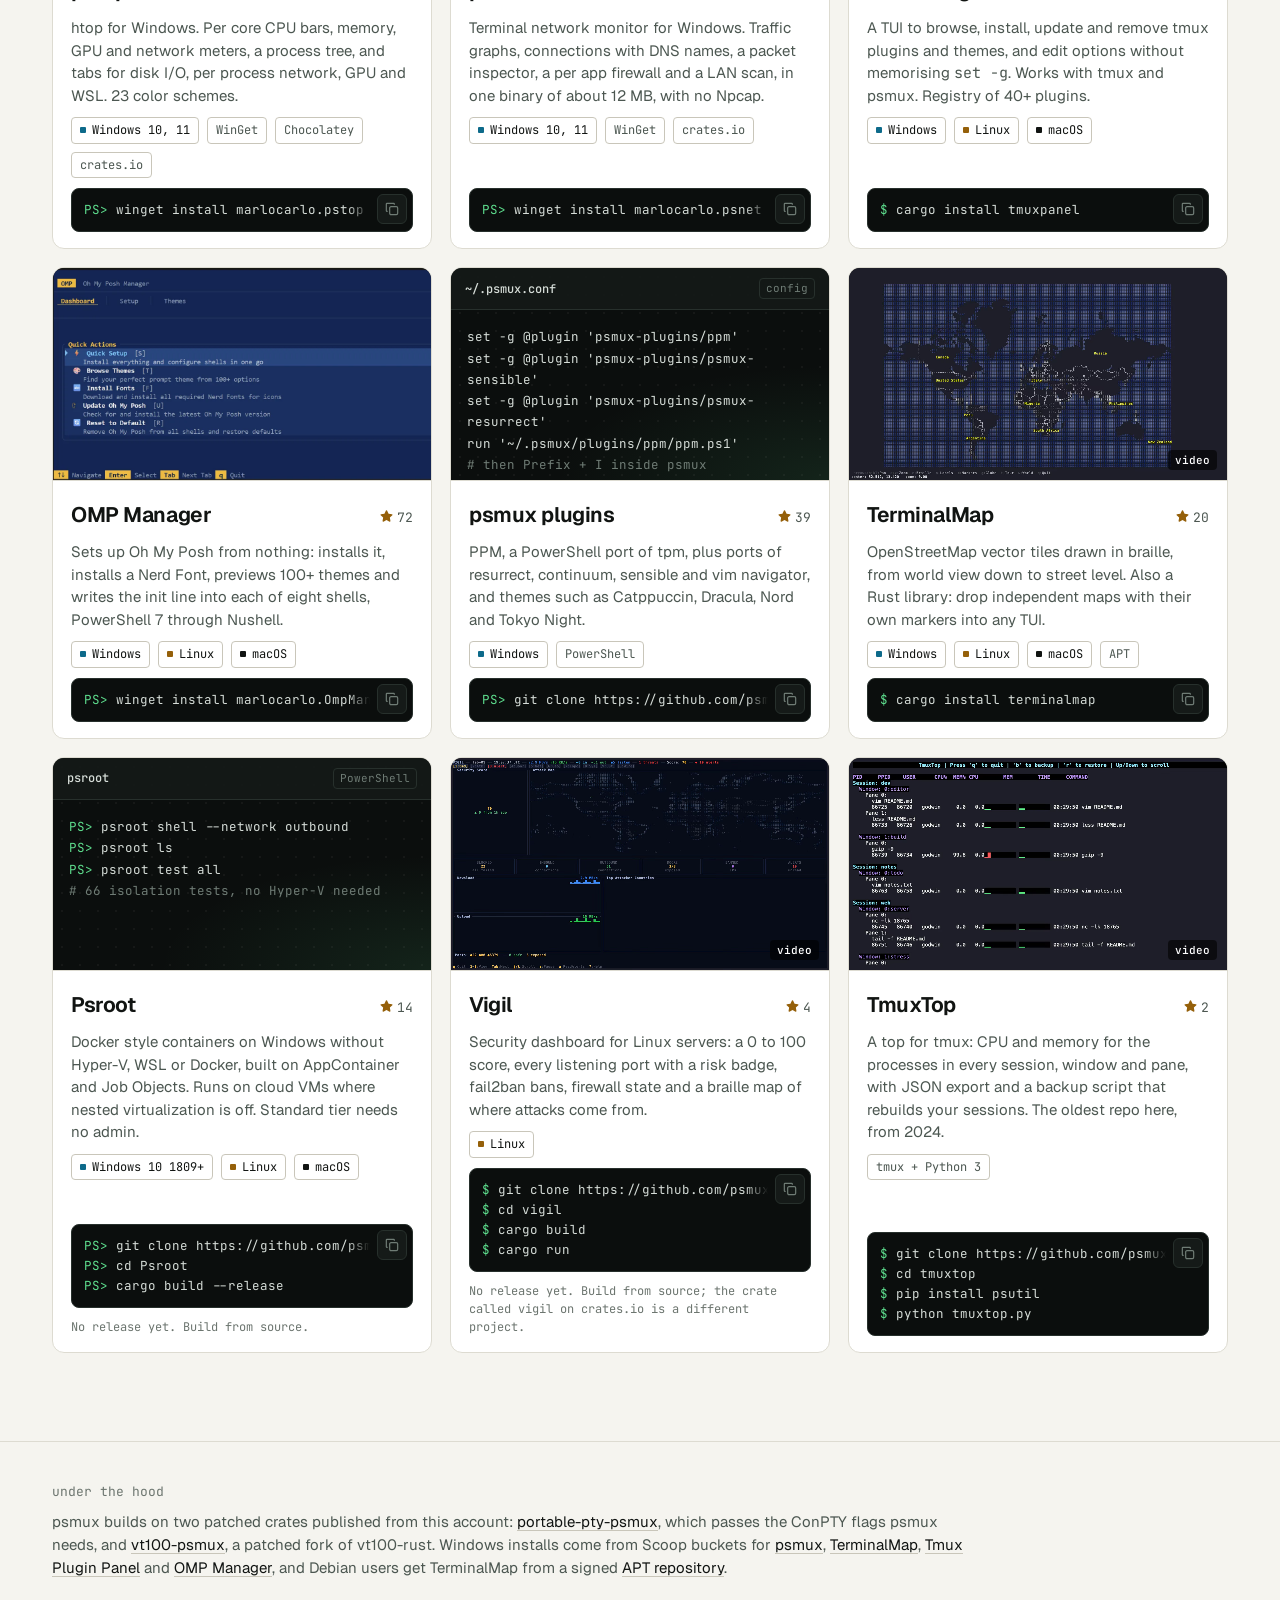
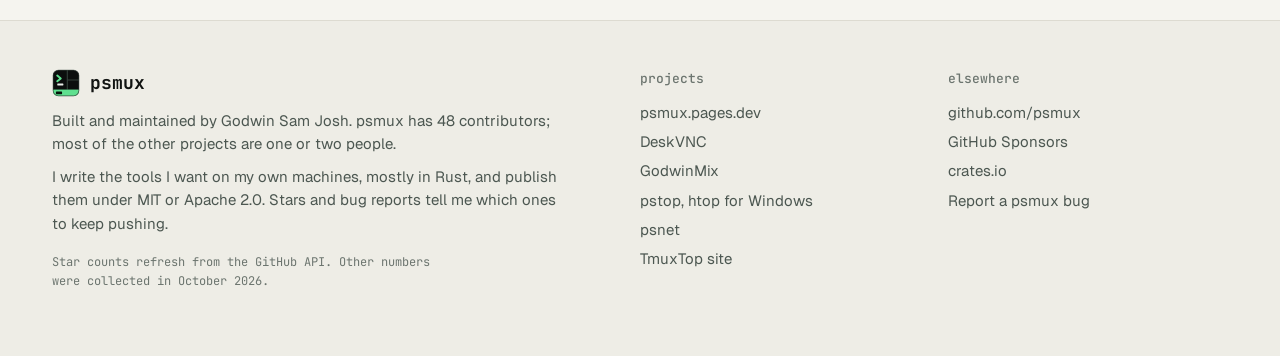
==== commit eb2c3742: "Revert "Hero: show the real psmux recording instead of the drawn terminal" This reverts commit ce6b4" ====
--- a/index.html
+++ b/index.html
@@ -73,7 +73,6 @@
   ]
 }
 </script>
-  <link rel="preload" as="image" href="media/psmux/demo.webp" fetchpriority="high">
 </head>
 <body>
 <svg width="0" height="0" style="position:absolute" aria-hidden="true">
@@ -129,15 +128,23 @@
     </div>
 
     <figure class="term-figure">
-      <div class="term term-video">
-        <video id="hero-video" width="720" height="432" autoplay muted loop playsinline preload="auto"
-          poster="media/psmux/demo.webp"
-          aria-label="psmux running in Windows Terminal: a session split into panes running pstop, psnet and a PowerShell directory listing, then the session chooser, then panes running Codex, Claude Code and Gemini CLI side by side.">
-          <source src="media/psmux/demo.webm" type="video/webm">
-          <source src="media/psmux/demo.mp4" type="video/mp4">
-        </video>
-      </div>
-      <figcaption class="term-caption">psmux on Windows 11. pstop, psnet and PowerShell in split panes, the session chooser, then Codex, Claude Code and Gemini CLI side by side.</figcaption>
+      <div class="term" id="hero-term" aria-hidden="true">
+        <div class="term-chrome">
+          <span class="term-tab"><i></i>PowerShell</span><span>+</span>
+          <span class="spacer"></span>
+          <span class="ctl"><span></span><span></span><span></span></span>
+        </div>
+        <div class="term-screen">
+          <div class="panes" data-layout="1">
+            <div class="pane p0 active"><pre></pre></div>
+            <div class="pane p1"><pre></pre></div>
+            <div class="pane p2"><pre></pre></div>
+          </div>
+          <div class="tstatus"><span class="st-left">[work] <span class="w-active">0:pwsh*</span></span><span class="st-right">"DESKTOP" 14:02 08 Oct 26</span></div>
+          <div class="keys"><kbd>Ctrl</kbd>+<kbd>b</kbd> <kbd>%</kbd><span class="what">split-window -h</span></div>
+        </div>
+      </div>
+      <figcaption class="term-caption">Illustration of a psmux session, drawn in HTML. <a href="#psmux">The real recording is below.</a></figcaption>
     </figure>
   </div>
 </section>
@@ -157,7 +164,7 @@
 <section class="section" id="psmux" aria-labelledby="psmux-title">
   <div class="wrap feature">
     <div class="feature-media">
-      <div class="media-slot" data-variant="feature">
+      <div class="media-slot" data-media="psmux" data-variant="feature">
         <div class="frame">
           <div class="ph">
             <div class="ph-bar"><b>psmux</b><span>quick start</span></div>
--- a/assets/site.css
+++ b/assets/site.css
@@ -546,6 +546,3 @@
 }
 .prose h3 { font-size: 18px; margin: 22px 0 6px; letter-spacing: -0.01em; }
 .prose h2:first-child { margin-top: 28px; }
-
-/* hero: real psmux recording in a terminal frame */
-.term-video video { display: block; width: 100%; height: auto; aspect-ratio: 720 / 432; background: var(--t-bg); }
